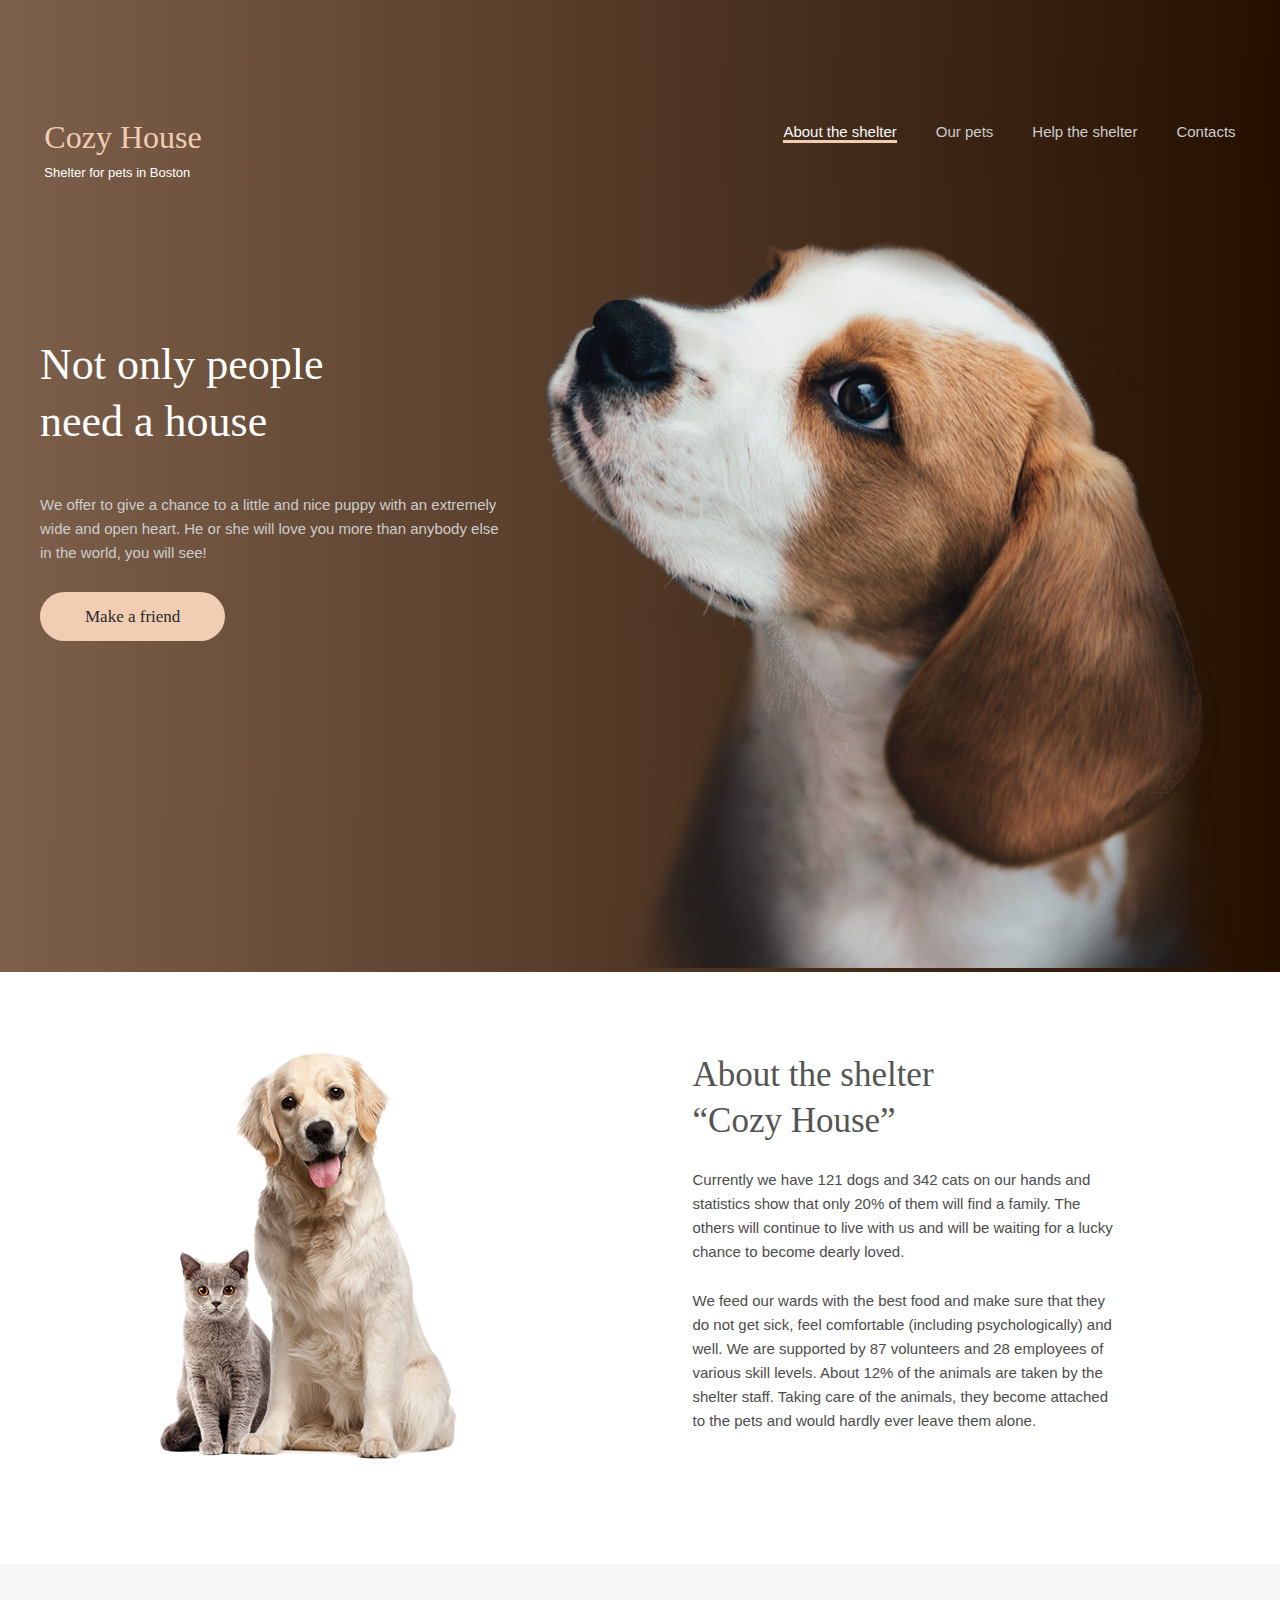
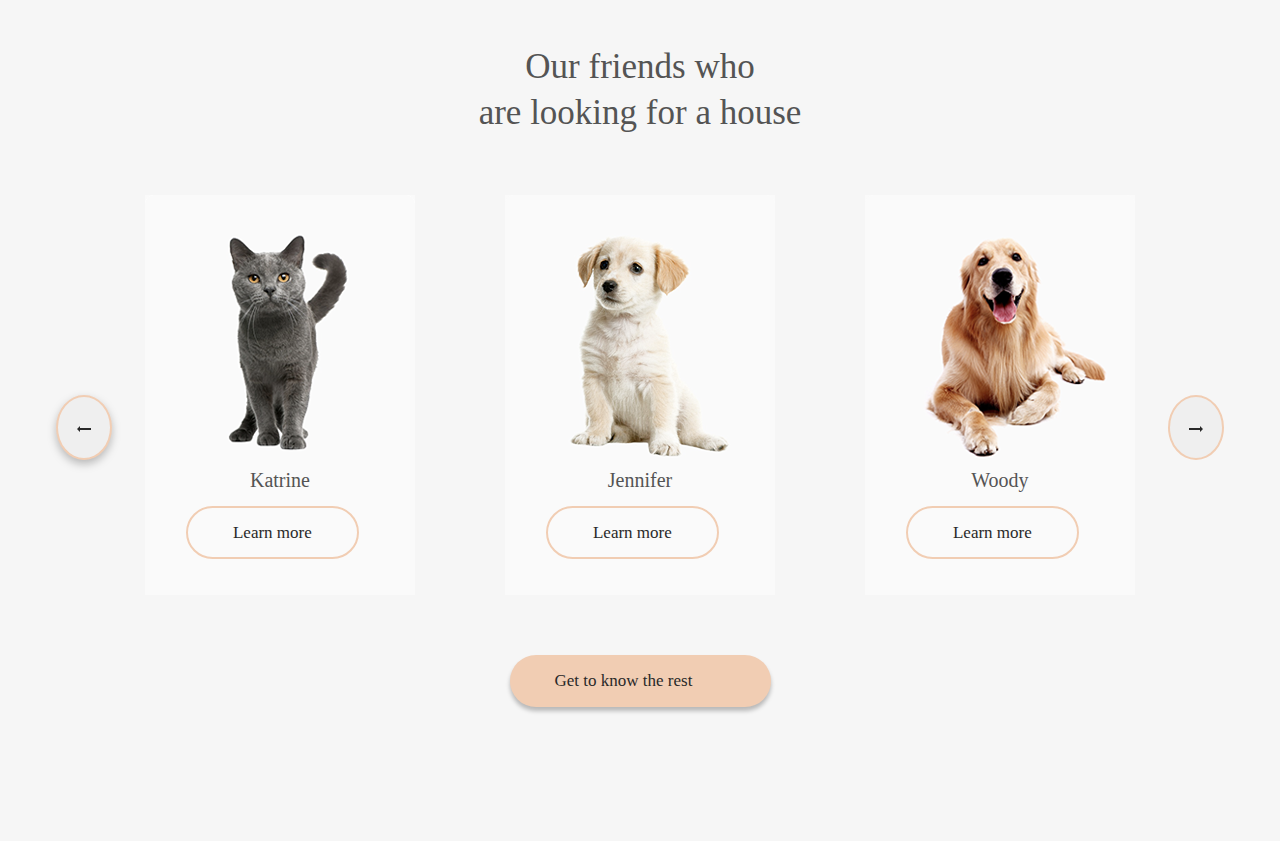
==== index.html @ a292b6e0 "finished header main section aside" ====
<!DOCTYPE html>
<html lang="en">

<head>
    <meta charset="UTF-8">
    <meta http-equiv="X-UA-Compatible" content="IE=edge">
    <meta name="viewport" content="width=device-width, initial-scale=1.0">
    <link rel="stylesheet" href="css/style.css">
    <title>Document</title>
</head>

<body>
    <main>
        <header>
            <div class="container header-wrapper">
                <div class="header-wrapper__logo">
                    <h2>Cozy House</h2>
                    <p>Shelter for pets in Boston</p>
                </div>
                <div class="header-wrapper__menu">
                    <ul>
                        <li class="header-wrapper__about"><a href="#">About the shelter</a></li>
                        <li><a href="#">Our pets</a></li>
                        <li><a href="#">Help the shelter</a></li>
                        <li><a href="#">Contacts</a></li>
                    </ul>
                </div>
            </div>
        </header>

        <div class="container main-wrapper">
            <div class="main-wrapper__text">
                <h1>Not only people need a house</h1>
                <p>We offer to give a chance to a little and nice puppy with an extremely wide and open heart. He or she will love you more than anybody else in the world, you will see!</p>
                <a href="#">Make a friend</a>
            </div>
            <div class="main-wrapper__dog">
                <img src="./img/dogbg.png" alt="">
            </div>
        </div>
    </main>
    <section>
        <div class="container section-wrapper">
            <div class="section-wrapper__guys">
                <img src="./img/guys.png" alt="">
            </div>
            <div class="section-wrapper__shelter">
                <h2>About the shelter “Cozy House”</h2>
                <p>Currently we have 121 dogs and 342 cats on our hands and statistics show that only 20% of them will find a family. The others will continue to live with us and will be waiting for a lucky chance to become dearly loved.</p>
                <p>We feed our wards with the best food and make sure that they do not get sick, feel comfortable (including psychologically) and well. We are supported by 87 volunteers and 28 employees of various skill levels. About 12% of the animals are
                    taken by the shelter staff. Taking care of the animals, they become attached to the pets and would hardly ever leave them alone.</p>
            </div>

        </div>
    </section>
    <aside>
        <h2>Our friends who<br> are looking for a house</h2>
        <div class="container slides-wrapper">

            <div class="slides-wrapper__left">
                <button><a href="#"><img src="./img/Arrow.svg" alt=""></a></button>
            </div>
            <div class="slides-wrapper__middle">
                <div class="middle-pets">
                    <div class="cat">
                        <img src="./img/cat.png" alt="cat">
                        <p>Katrine</p>
                        <a href="#">Learn more</a>
                    </div>
                    <div class="puppy">
                        <img src="./img/puppy.png" alt="puppy">
                        <p>Jennifer</p>
                        <a href="#">Learn more</a>
                    </div>
                    <div class="dog">
                        <img src="./img/dog.png" alt="dog">
                        <p>Woody</p>
                        <a href="#">Learn more</a>
                    </div>
                </div>
            </div>
            <div class="slides-wrapper__right">
                <button><a href="#">
                        <img src="./img/ arrowr.svg" alt="">
                    </a></button>

            </div>




        </div>
        <div class=" container buttom">
            <a href="#">Get to know the rest</a>
        </div>
    </aside>
</body>

</html>
---- css/style.css ----
* {
        padding: 0;
        margin: 0 auto;
        box-sizing: border-box;
    }
    
    .container {
        max-width: 1200px;
        padding: 0;
    }
    
    header {
        background: linear-gradient(90.26deg, #7D604B 0.23%, #251000 99.8%);
    }
    
    .header-wrapper {
        display: flex;
        justify-content: space-between;
        padding-top: 60px;
    }
    
    .header-wrapper__logo h2 {
        padding-bottom: 10px;
        font-family: 'Georgia';
        font-style: normal;
        font-weight: 400;
        font-size: 32px;
        line-height: 110%;
        color: #F1CDB3;
    }
    
    .header-wrapper__logo p {
        font-family: 'Arial';
        font-style: normal;
        font-weight: 400;
        font-size: 13px;
        line-height: 15px;
        color: #FFFFFF;
    }
    
    .header-wrapper__menu {
        padding-left: 538px;
    }
    
    .header-wrapper__menu ul li {
        display: inline-block;
        padding-left: 35px;
    }
    
    .header-wrapper__menu a {
        text-decoration: none;
        font-family: 'Arial';
        font-style: normal;
        font-weight: 400;
        font-size: 15px;
        line-height: 160%;
        color: #CDCDCD;
    }
    
    .header-wrapper__about a {
        color: #FAFAFA;
        border-bottom: 3px solid #F1CDB3;
    }
    
    main {
        padding-top: 60px;
        background: linear-gradient(90.26deg, #7D604B 0.23%, #251000 99.8%);
    }
    
    .main-wrapper {
        display: flex;
        justify-content: space-between;
    }
    
    .main-wrapper__text {
        padding-top: 156px;
    }
    
    .main-wrapper__text h1 {
        max-width: 62%;
        margin: 0;
        font-family: 'Georgia';
        font-style: normal;
        font-weight: 400;
        font-size: 44px;
        line-height: 130%;
        color: #FFFFFF;
    }
    
    .main-wrapper__text p {
        margin: 0;
        padding-top: 42px;
        padding-bottom: 41px;
        max-width: 460px;
        font-family: 'Arial';
        font-style: normal;
        font-weight: 400;
        font-size: 15px;
        line-height: 160%;
        color: #CDCDCD;
    }
    
    .main-wrapper__text a {
        padding: 15px 45px;
        background: #F1CDB3;
        width: 207px;
        font-family: 'Georgia';
        font-style: normal;
        font-weight: 400;
        font-size: 17px;
        line-height: 130%;
        color: #292929;
        text-decoration: none;
        border-radius: 100px;
    }
    
    .main-wrapper__text a:hover {
        background: #FDDCC4;
    }
    
    .main-wrapper__dog {
        margin-top: 60px;
    }
    
    .section-wrapper {
        display: flex;
        justify-content: space-between;
        padding-top: 80px;
        background: #FFFFFF;
        padding-bottom: 100px;
    }
    
    .section-wrapper__shelter {}
    
    .section-wrapper__shelter h2 {
        margin: 0;
        width: 320px;
        font-family: 'Georgia';
        font-style: normal;
        font-weight: 400;
        font-size: 35px;
        line-height: 130%;
        color: #545454;
    }
    
    .section-wrapper__shelter p {
        width: 430px;
        margin-top: 25px;
        font-family: 'Arial';
        font-style: normal;
        font-weight: 400;
        font-size: 15px;
        line-height: 160%;
        color: #4C4C4C;
    }
    
    aside {
        padding-top: 80px;
        background: #F6F6F6;
        height: 877px;
    }
    
    aside h2 {
        text-align: center;
        padding-bottom: 60px;
        font-family: 'Georgia';
        font-style: normal;
        font-weight: 400;
        font-size: 35px;
        line-height: 130%;
        color: #545454;
        max-width: 400px;
    }
    
    .slides-wrapper {
        display: flex;
    }
    
    .slides-wrapper__left button {
        border: 2px solid #F1CDB3;
        border-radius: 50%;
        padding: 23px 19px;
        filter: drop-shadow(0px 4px 4px rgba(0, 0, 0, 0.25));
        margin-top: 200px;
    }
    
    .middle-pets {
        display: flex;
        justify-content: space-between;
    }
    
    .middle-pets .cat:hover,
    .puppy:hover,
    .dog:hover {
        background-color: #FFFFFF;
    }
    
    .middle-pets p {
        font-family: 'Georgia';
        font-style: normal;
        font-weight: 400;
        font-size: 20px;
        line-height: 23px;
        color: #545454;
        text-align: center;
        margin-bottom: 30px;
    }
    
    .middle-pets a {
        text-decoration: none;
        font-family: 'Georgia';
        font-style: normal;
        font-weight: 400;
        font-size: 17px;
        line-height: 130%;
        width: 97px;
        color: #292929;
        padding: 15px 45px;
        border: 2px solid #F1CDB3;
        border-radius: 100px;
        margin: 41px;
    }
    
    .middle-pets a:hover {
        background: #FDDCC4;
    }
    
    .puppy {
        margin-left: 90px;
        margin-right: 90px;
        background: #FAFAFA;
    }
    
    .cat {
        height: 400px;
        background: #FAFAFA;
    }
    
    .dog {
        background: #FAFAFA;
    }
    
    .slides-wrapper__right button {
        border: 2px solid #F1CDB3;
        border-radius: 50%;
        padding: 23px 19px;
        margin-top: 200px;
    }
    
    .slides-wrapper__left button:hover,
    .slides-wrapper__right button:hover {
        background: #FDDCC4;
    }
    
    .buttom {
        background: #F1CDB3;
        border-radius: 100px;
        width: 261px;
        padding: 15px 45px;
        box-shadow: 0px 4px 4px rgba(0, 0, 0, 0.25);
        margin-top: 60px;
    }
    
    .buttom a {
        text-decoration: none;
        font-family: 'Georgia';
        font-style: normal;
        font-weight: 400;
        font-size: 17px;
        line-height: 130%;
        color: #292929;
    }
    
    .buttom:hover {
        background: #FDDCC4;
    }
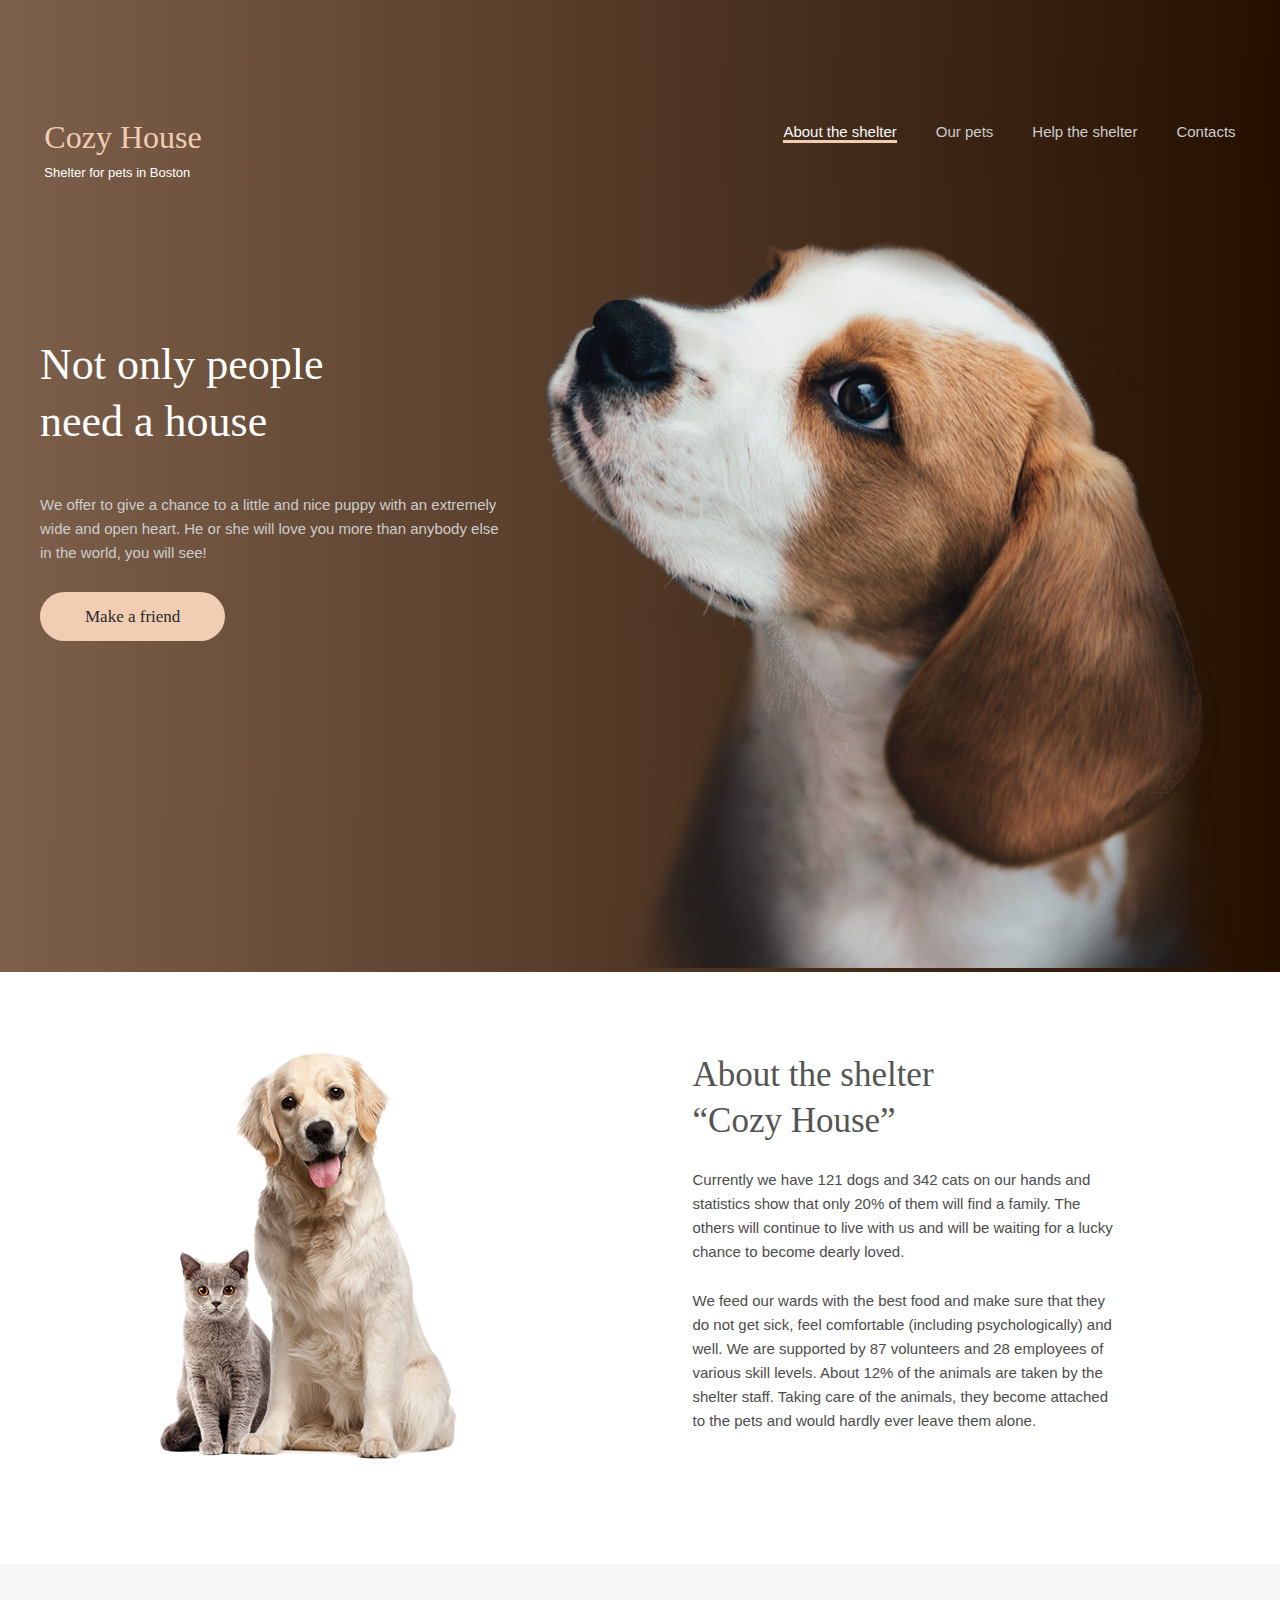
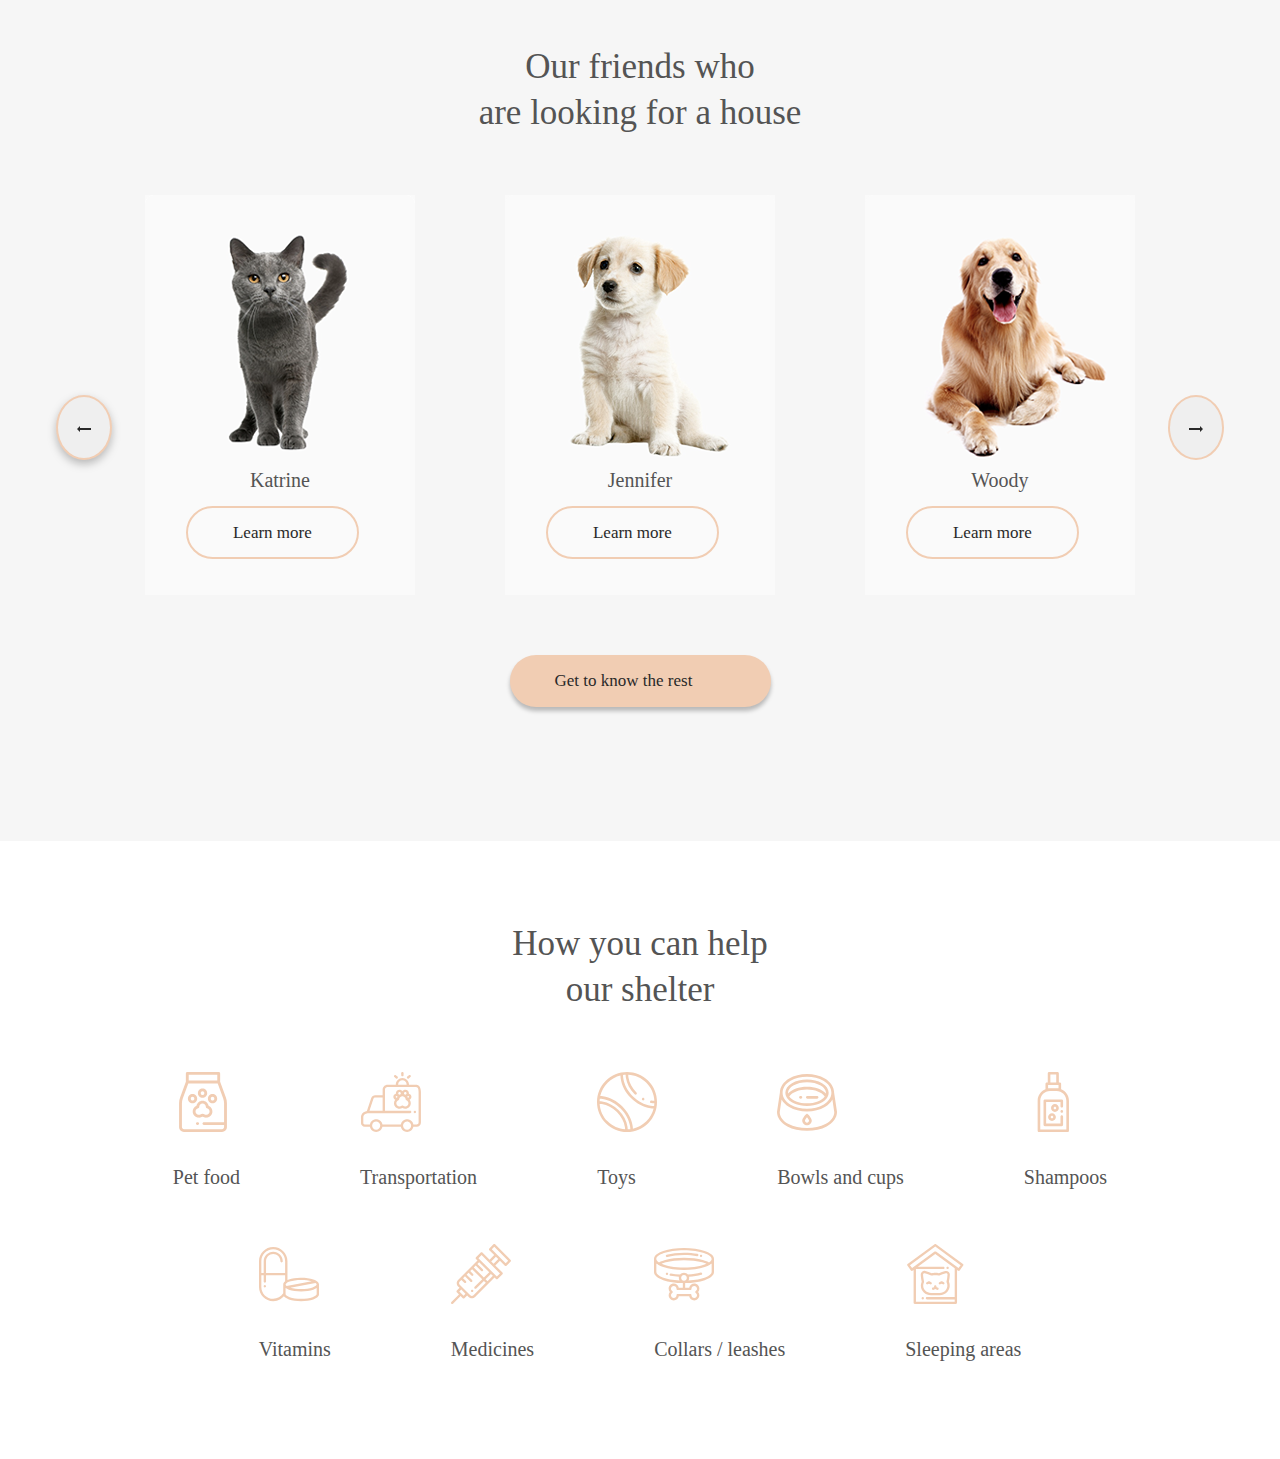
==== commit a359b866: "finishe section about help" ====
--- a/index.html
+++ b/index.html
@@ -83,17 +83,55 @@
                 <button><a href="#">
                         <img src="./img/ arrowr.svg" alt="">
                     </a></button>
-
             </div>
-
-
-
-
         </div>
         <div class=" container buttom">
             <a href="#">Get to know the rest</a>
         </div>
     </aside>
+
+
+    <section class=" container help">
+        <h2>How you can help our shelter</h2>
+        <div class="help-wrapper">
+            <div class="help-wrapper__link">
+                <img src="./img/food.svg" alt="food">
+                <p>Pet food</p>
+            </div>
+            <div class="help-wrapper__link">
+                <img src="./img/car.svg" alt="car">
+                <p>Transportation</p>
+            </div>
+            <div class="help-wrapper__link">
+                <img src="./img/toys.svg" alt="toys">
+                <p>Toys</p>
+            </div>
+            <div class="help-wrapper__link">
+                <img src="./img/cups.svg" alt="cups">
+                <p>Bowls and cups</p>
+            </div>
+            <div class="help-wrapper__link">
+                <img src="./img/shampoos.svg" alt="shampoos">
+                <p>Shampoos</p>
+            </div>
+            <div class="help-wrapper__link">
+                <img src="./img/vitamins.svg" alt="vitamins">
+                <p>Vitamins</p>
+            </div>
+            <div class="help-wrapper__link">
+                <img src="./img/medicines.svg" alt="medicines">
+                <p>Medicines</p>
+            </div>
+            <div class="help-wrapper__link">
+                <img src="./img/leashes.svg" alt="leashes">
+                <p>Collars / leashes</p>
+            </div>
+            <div class="help-wrapper__link">
+                <img src="./img/sleeping.svg" alt="sleeping">
+                <p>Sleeping areas</p>
+            </div>
+        </div>
+    </section>
 </body>
 
 </html>--- a/css/style.css
+++ b/css/style.css
@@ -273,4 +273,46 @@
     
     .buttom:hover {
         background: #FDDCC4;
+    }
+    
+    .help {
+        padding-top: 80px;
+        padding-bottom: 98px;
+    }
+    
+    .help h2 {
+        max-width: 308px;
+        margin-bottom: 5px;
+        text-align: center;
+        font-family: 'Georgia';
+        font-style: normal;
+        font-weight: 400;
+        font-size: 35px;
+        line-height: 130%;
+        color: #545454;
+    }
+    
+    .help-wrapper {
+        display: flex;
+        justify-content: center;
+        flex-wrap: wrap;
+    }
+    
+    .help-wrapper__link {
+        margin-left: 60px;
+        margin-right: 60px;
+        margin-top: 55px;
+    }
+    
+    .help-wrapper__link img {
+        padding-bottom: 30px;
+    }
+    
+    .help-wrapper__link p {
+        font-family: 'Georgia';
+        font-style: normal;
+        font-weight: 400;
+        font-size: 20px;
+        line-height: 115%;
+        color: #545454;
     }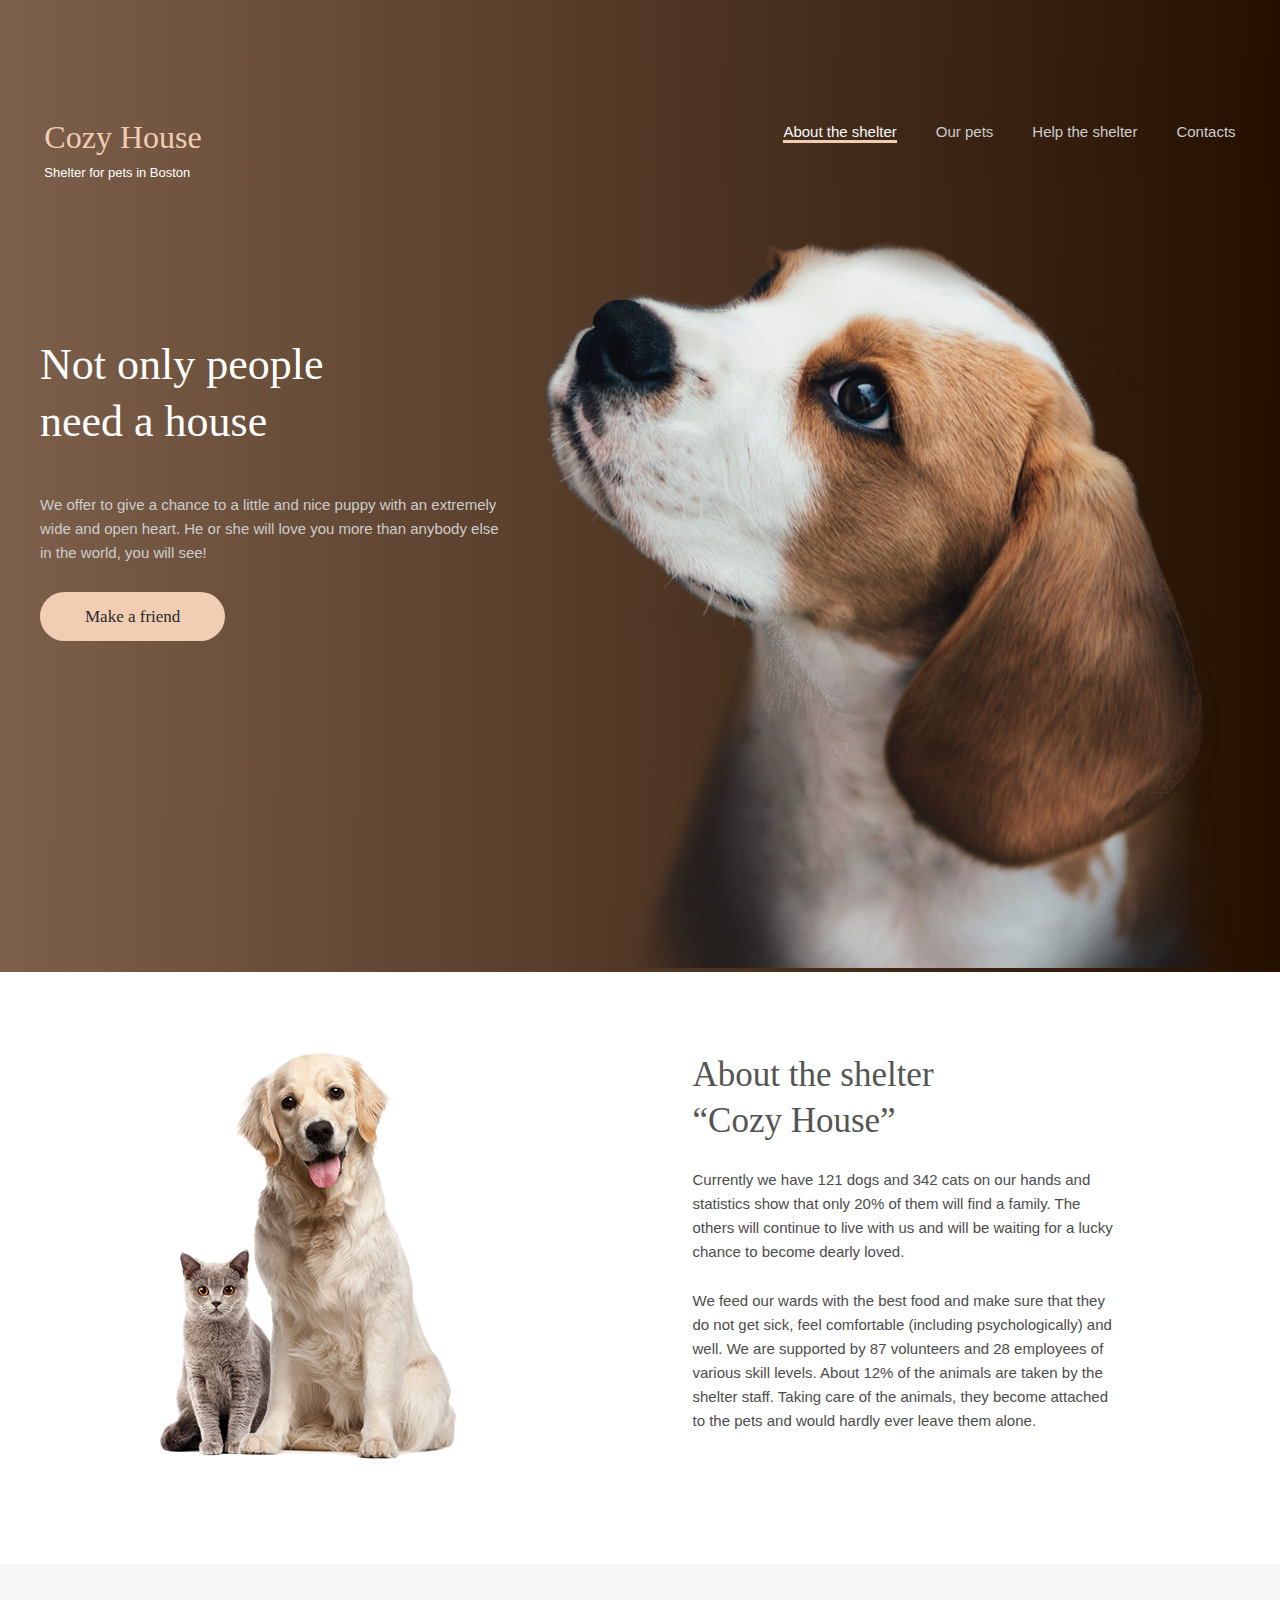
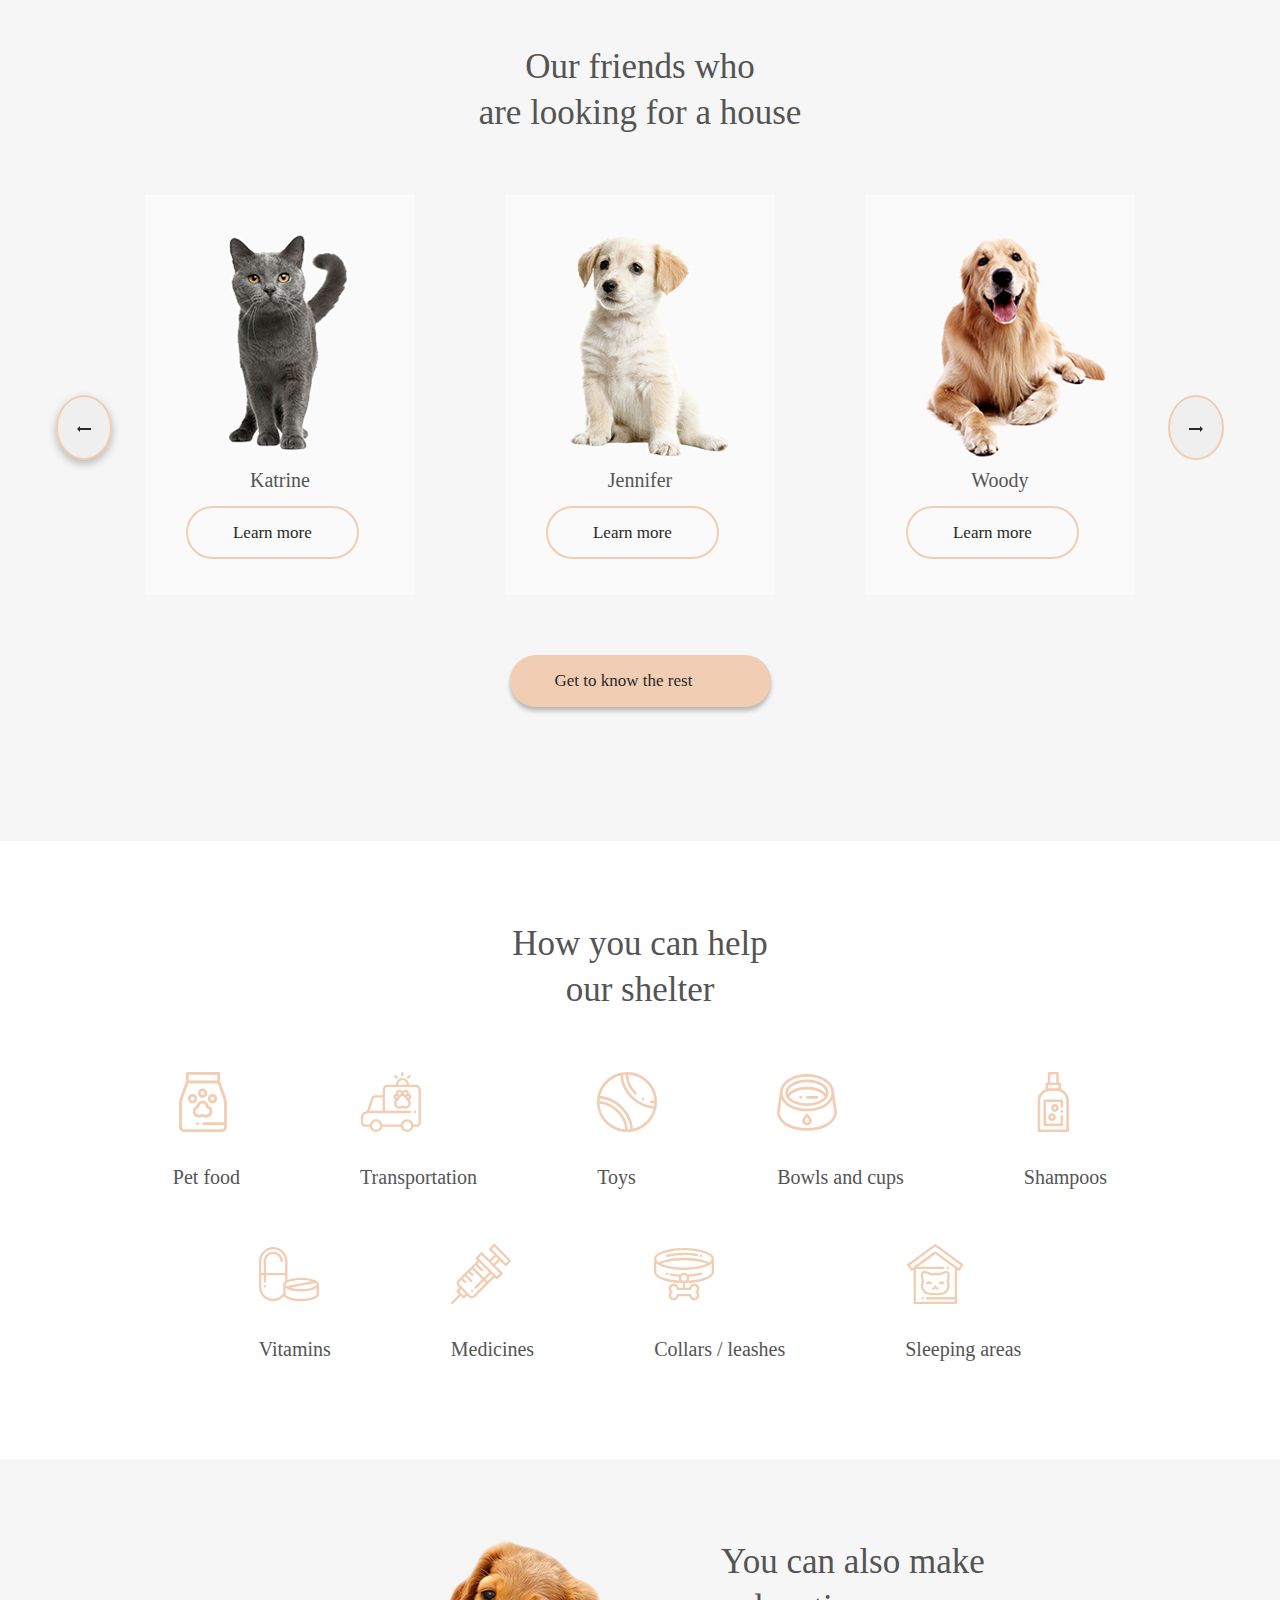
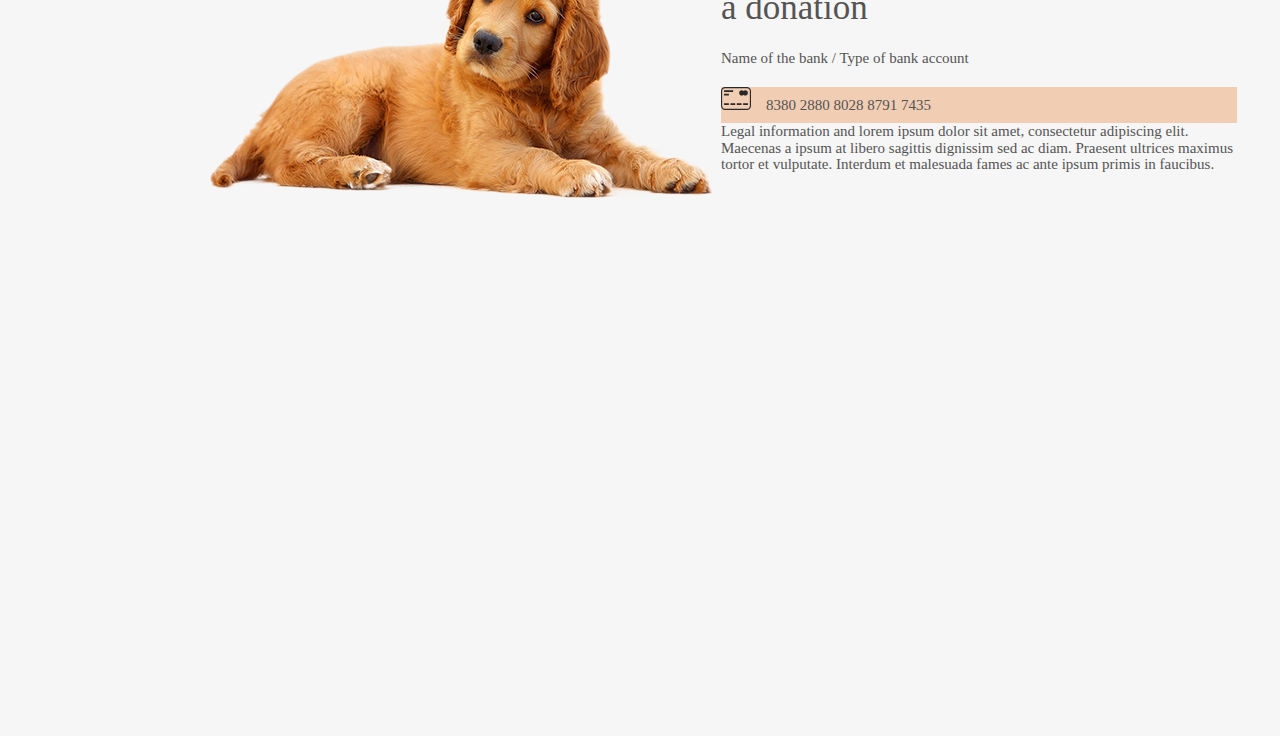
==== commit 25c3cd12: "continue last section in main" ====
--- a/index.html
+++ b/index.html
@@ -54,7 +54,7 @@
         </div>
     </section>
     <aside>
-        <h2>Our friends who<br> are looking for a house</h2>
+        <h2 class="name">Our friends who<br> are looking for a house</h2>
         <div class="container slides-wrapper">
 
             <div class="slides-wrapper__left">
@@ -132,6 +132,25 @@
             </div>
         </div>
     </section>
+    <aside>
+        <div class="container donation-wrapper">
+            <div class="donation-wrapper__labrador">
+                <img src="./img/labrador.png" alt="labrador">
+            </div>
+            <div class="donation-wrapper__card">
+                <h2>You can also make a donation</h2>
+                <p>Name of the bank / Type of bank account</p>
+                <div class="number">
+                    <p>8380 2880 8028 8791 7435</p>
+                </div>
+                <p class="information">Legal information and lorem ipsum dolor sit amet, consectetur adipiscing elit. Maecenas a ipsum at libero sagittis dignissim sed ac diam. Praesent ultrices maximus tortor et vulputate. Interdum et malesuada fames ac ante ipsum primis in
+                    faucibus.
+                </p>
+            </div>
+
+        </div>
+    </aside>
+
 </body>
 
 </html>--- a/css/style.css
+++ b/css/style.css
@@ -160,7 +160,7 @@
         height: 877px;
     }
     
-    aside h2 {
+    .name {
         text-align: center;
         padding-bottom: 60px;
         font-family: 'Georgia';
@@ -315,4 +315,53 @@
         font-size: 20px;
         line-height: 115%;
         color: #545454;
+    }
+    
+    .donation-wrapper {
+        display: flex;
+        justify-content: space-between;
+    }
+    
+    .donation-wrapper__labrador {
+        width: 56%;
+        text-align: right;
+    }
+    
+    .donation-wrapper__card {
+        width: 43%;
+    }
+    
+    .donation-wrapper__card h2 {
+        margin: 0;
+        padding-bottom: 20px;
+        width: 285px;
+        text-align: left;
+        font-family: 'Georgia';
+        font-style: normal;
+        font-weight: 400;
+        font-size: 35px;
+        line-height: 130%;
+        color: #545454;
+    }
+    
+    .donation-wrapper__card p {
+        padding-bottom: 20px;
+        font-family: 'Georgia';
+        font-style: normal;
+        font-weight: 400;
+        font-size: 15px;
+        line-height: 110%;
+        color: #545454;
+    }
+    
+    .number {
+        background-image: url(../img/card.svg);
+        background-repeat: no-repeat;
+        background-color: #F1CDB3;
+    }
+    
+    .number p {
+        padding-left: 45px;
+        padding-top: 10px;
+        padding-bottom: 10px;
     }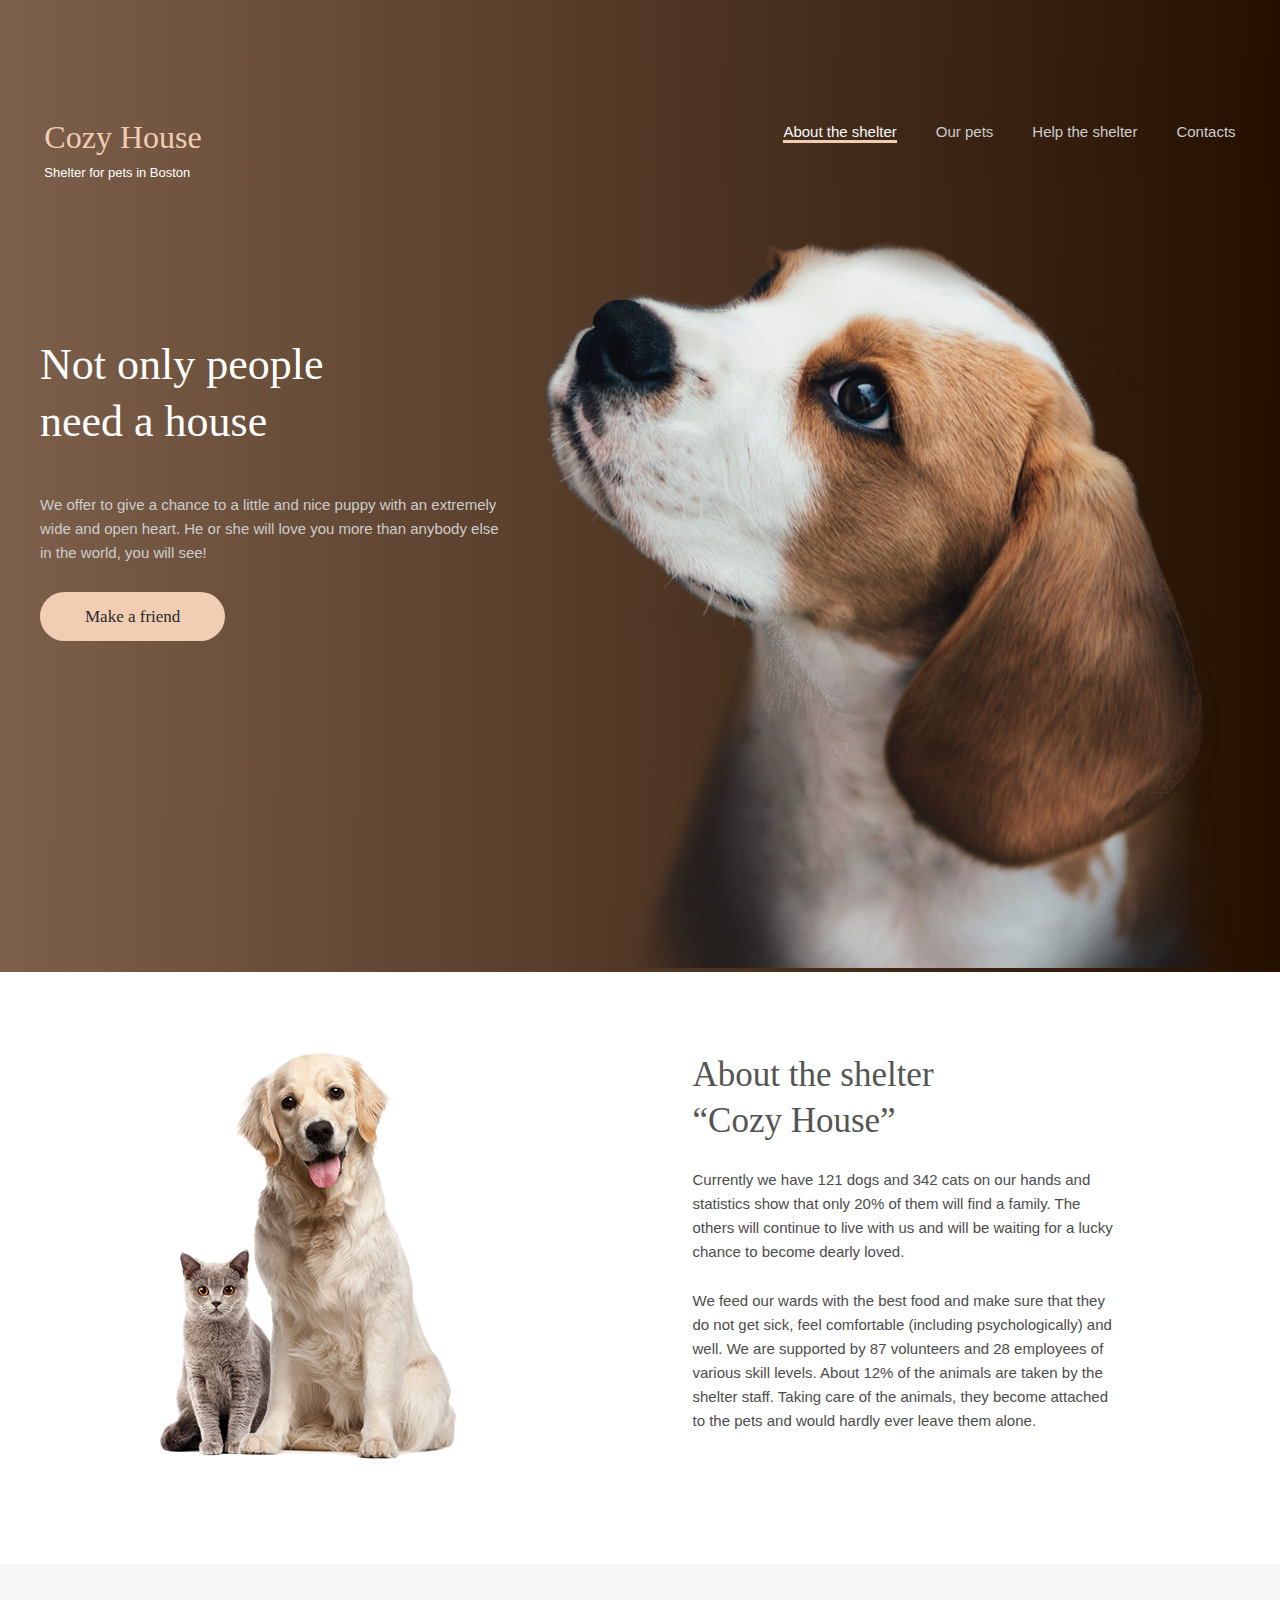
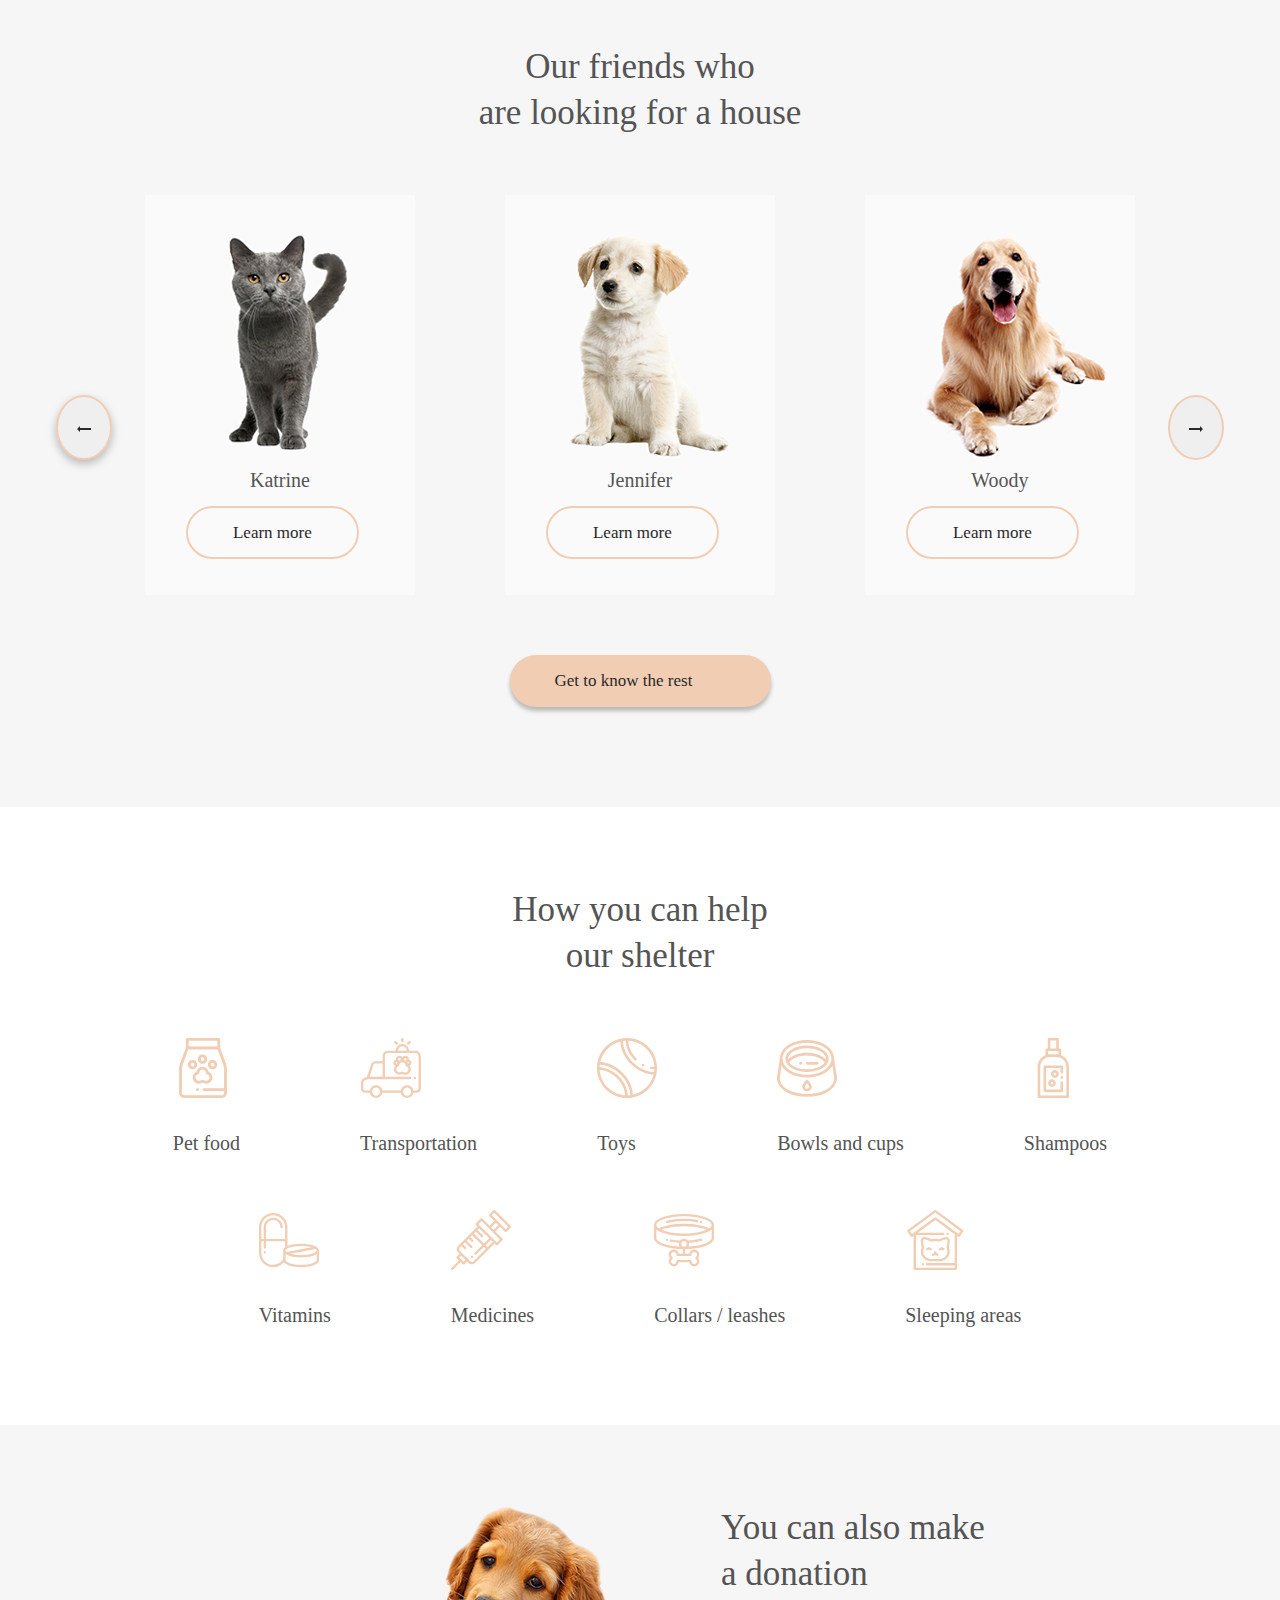
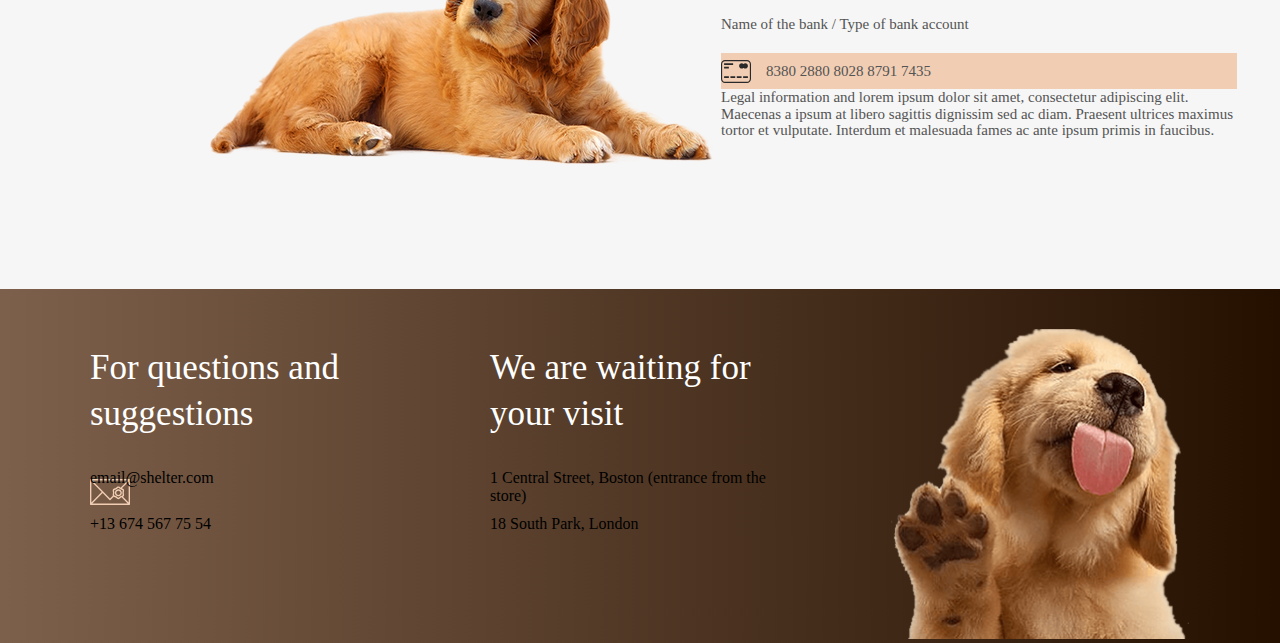
==== commit a4f27b49: "start section and footer" ====
--- a/index.html
+++ b/index.html
@@ -150,6 +150,24 @@
 
         </div>
     </aside>
+    <footer>
+        <div class="container footer-wrapper">
+            <div>
+                <h2>For questions and suggestions</h2>
+
+                <p class="email">
+                    <a href="mailto:email@shelter.com"></a> email@shelter.com</p>
+                <p class="tel">
+                    <a href="tel:+13 674 567 75 54"></a> +13 674 567 75 54</p>
+            </div>
+            <div>
+                <h2>We are waiting for your visit</h2>
+                <p>1 Central Street, Boston (entrance from the store)</p>
+                <p>18 South Park, London </p>
+            </div>
+            <div><img src="./img/footer-puppy.png" alt="footer-puppy"></div>
+        </div>
+    </footer>
 
 </body>
 
--- a/css/style.css
+++ b/css/style.css
@@ -157,7 +157,7 @@
     aside {
         padding-top: 80px;
         background: #F6F6F6;
-        height: 877px;
+        padding-bottom: 100px;
     }
     
     .name {
@@ -318,6 +318,7 @@
     }
     
     .donation-wrapper {
+        height: 284px;
         display: flex;
         justify-content: space-between;
     }
@@ -329,6 +330,7 @@
     
     .donation-wrapper__card {
         width: 43%;
+        min-height: 43px;
     }
     
     .donation-wrapper__card h2 {
@@ -355,7 +357,7 @@
     }
     
     .number {
-        background-image: url(../img/card.svg);
+        background: url(../img/card.svg) no-repeat left center;
         background-repeat: no-repeat;
         background-color: #F1CDB3;
     }
@@ -364,4 +366,41 @@
         padding-left: 45px;
         padding-top: 10px;
         padding-bottom: 10px;
+    }
+    
+    footer {
+        background: linear-gradient(90.26deg, #7D604B 0.23%, #251000 99.8%);
+        padding-top: 40px;
+    }
+    
+    .footer-wrapper {
+        display: flex;
+        justify-content: center;
+    }
+    
+    footer .footer-wrapper>div {
+        width: 300px;
+    }
+    
+    footer .footer-wrapper {
+        align-items: flex-start;
+    }
+    
+    footer h2 {
+        font-family: 'Georgia';
+        font-style: normal;
+        font-weight: 400;
+        font-size: 35px;
+        line-height: 130%;
+        color: #FFFFFF;
+        padding-top: 16px;
+        margin-bottom: 33px;
+    }
+    
+    footer p {
+        min-height: 46px;
+    }
+    
+    footer .email {
+        background: url(../img/email.svg) no-repeat left center;
     }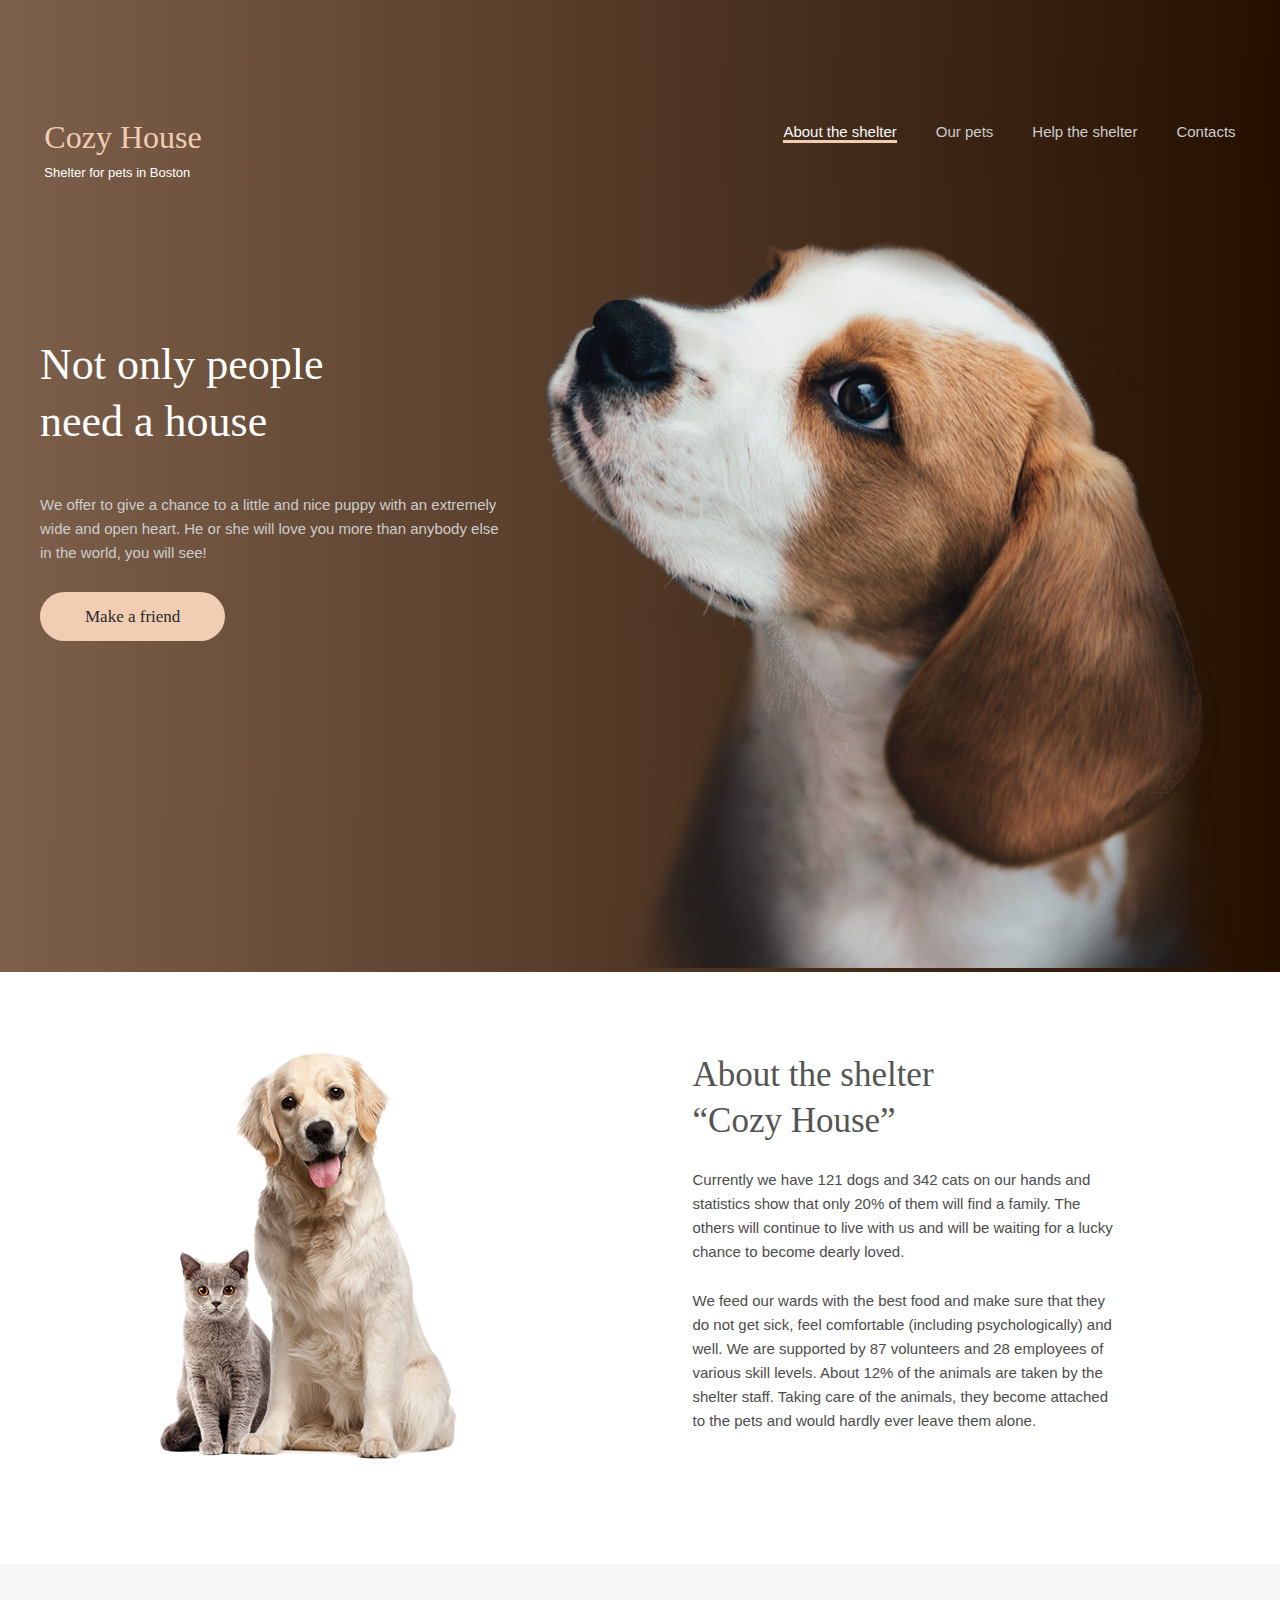
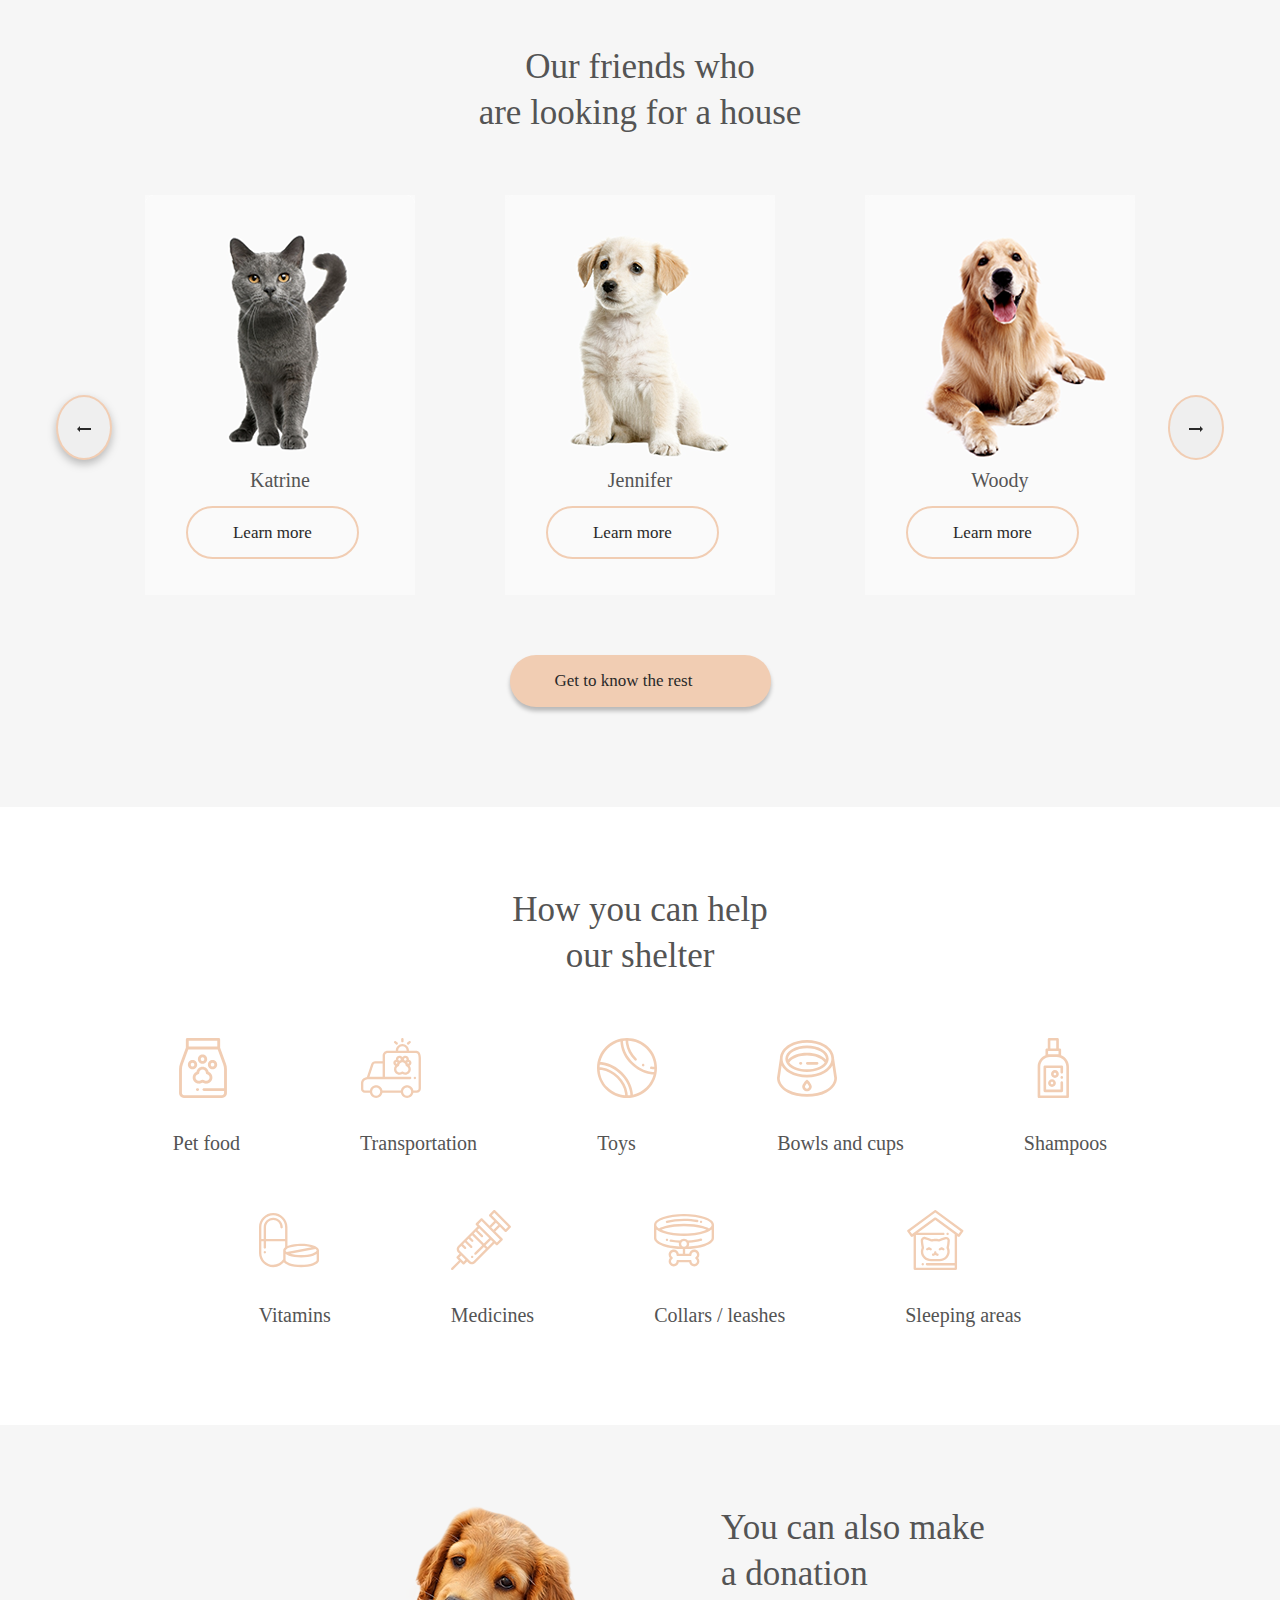
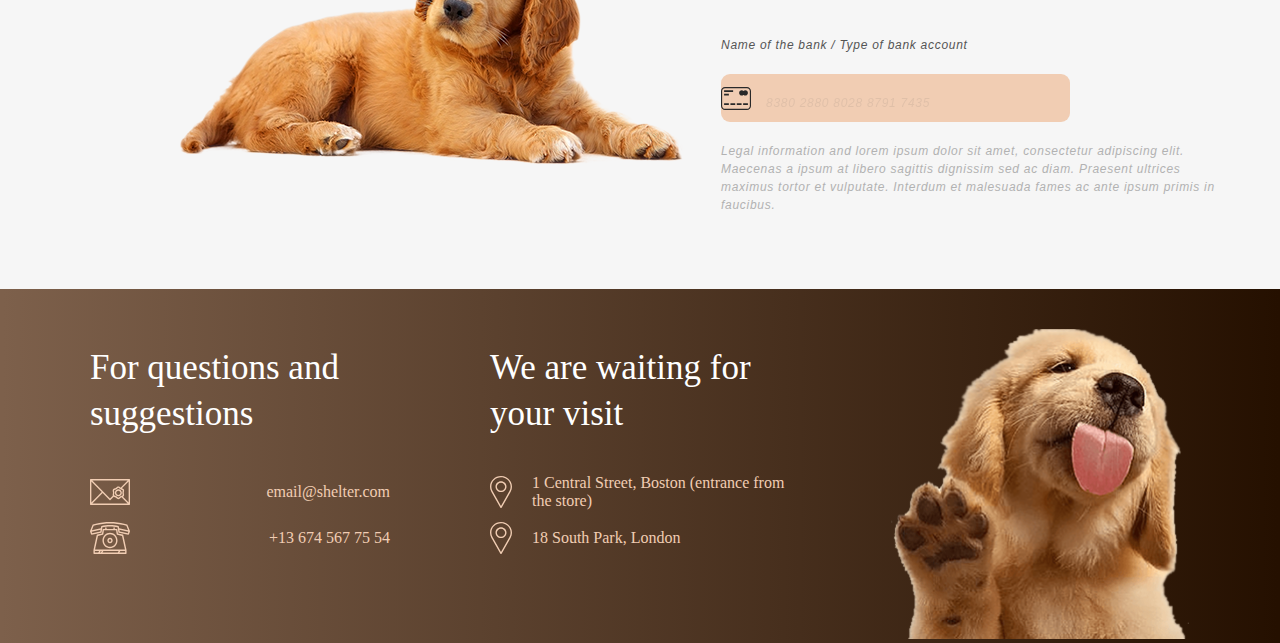
==== commit be2cd901: "finished maket Pet shelter" ====
--- a/index.html
+++ b/index.html
@@ -145,8 +145,8 @@
                 </div>
                 <p class="information">Legal information and lorem ipsum dolor sit amet, consectetur adipiscing elit. Maecenas a ipsum at libero sagittis dignissim sed ac diam. Praesent ultrices maximus tortor et vulputate. Interdum et malesuada fames ac ante ipsum primis in
                     faucibus.
-                </p>
             </div>
+        </div>
 
         </div>
     </aside>
@@ -162,8 +162,8 @@
             </div>
             <div>
                 <h2>We are waiting for your visit</h2>
-                <p>1 Central Street, Boston (entrance from the store)</p>
-                <p>18 South Park, London </p>
+                <p class="local">1 Central Street, Boston (entrance from the store)</p>
+                <p class="local">18 South Park, London </p>
             </div>
             <div><img src="./img/footer-puppy.png" alt="footer-puppy"></div>
         </div>
--- a/css/style.css
+++ b/css/style.css
@@ -326,6 +326,7 @@
     .donation-wrapper__labrador {
         width: 56%;
         text-align: right;
+        padding-right: 30px;
     }
     
     .donation-wrapper__card {
@@ -353,19 +354,49 @@
         font-weight: 400;
         font-size: 15px;
         line-height: 110%;
-        color: #545454;
+        letter-spacing: 0.06em;
+        color: #545454;
+    }
+    
+    .donation-wrapper__card .information {
+        font-family: 'Arial';
+        font-style: italic;
+        font-weight: 400;
+        font-size: 12px;
+        line-height: 18px;
+        color: #B2B2B2;
     }
     
     .number {
         background: url(../img/card.svg) no-repeat left center;
         background-repeat: no-repeat;
         background-color: #F1CDB3;
+        border-radius: 9px;
+        max-width: 349px;
+        margin: 0;
     }
     
     .number p {
         padding-left: 45px;
         padding-top: 10px;
         padding-bottom: 10px;
+        font-family: 'Georgia';
+        font-style: normal;
+        font-weight: 400;
+        font-size: 20px;
+        line-height: 115%;
+        color: #545454;
+        opacity: 0.1;
+    }
+    
+    .donation-wrapper__card p {
+        padding-top: 20px;
+        font-family: 'Arial';
+        font-style: italic;
+        font-weight: 400;
+        font-size: 12px;
+        line-height: 18px;
+        /* color: #B2B2B2; */
     }
     
     footer {
@@ -382,10 +413,6 @@
         width: 300px;
     }
     
-    footer .footer-wrapper {
-        align-items: flex-start;
-    }
-    
     footer h2 {
         font-family: 'Georgia';
         font-style: normal;
@@ -399,8 +426,25 @@
     
     footer p {
         min-height: 46px;
+        padding-left: 60px;
+        display: flex;
+        align-items: center;
+        color: #F1CDB3;
     }
     
     footer .email {
         background: url(../img/email.svg) no-repeat left center;
+    }
+    
+    footer .tel {
+        background: url(../img/iphone.svg)no-repeat left center;
+    }
+    
+    footer .local {
+        background: url(../img/nav.svg) no-repeat left center;
+        padding-left: 42px;
+    }
+    
+    footer a {
+        color: #F1CDB3;
     }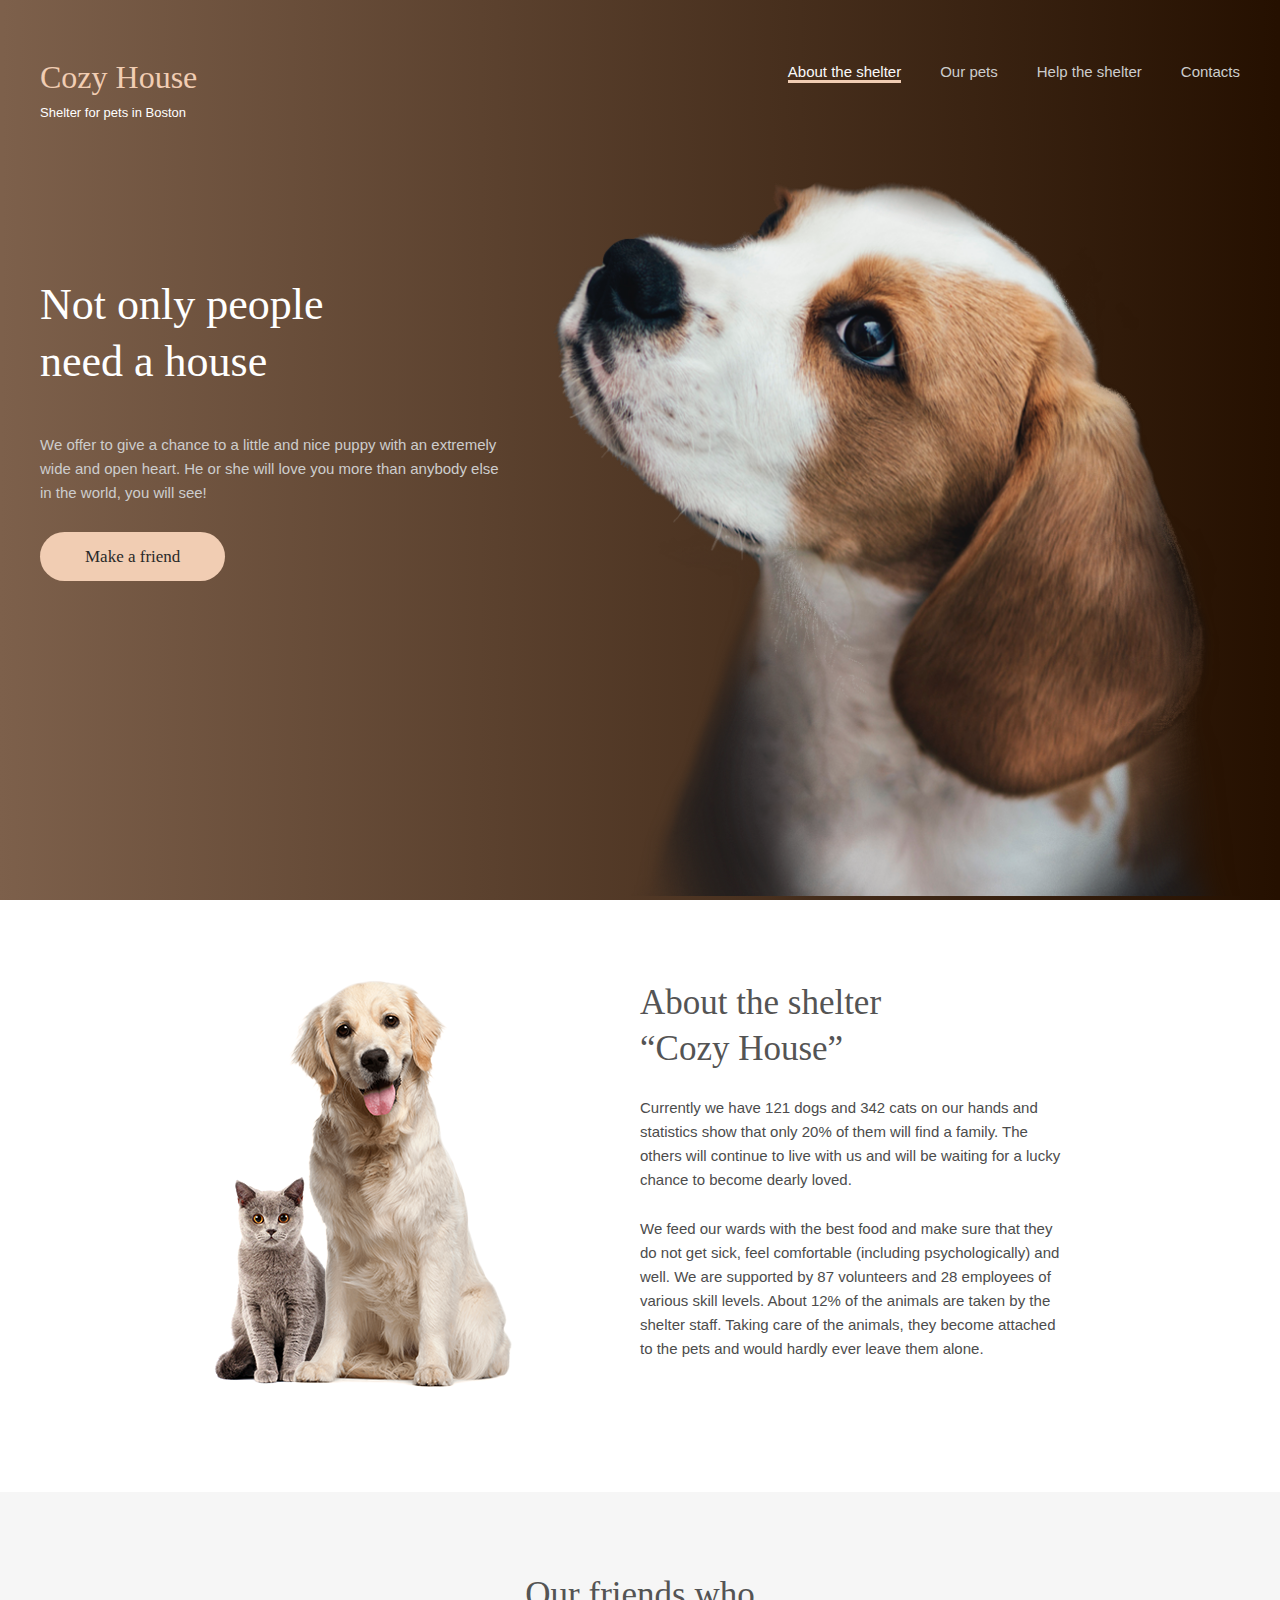
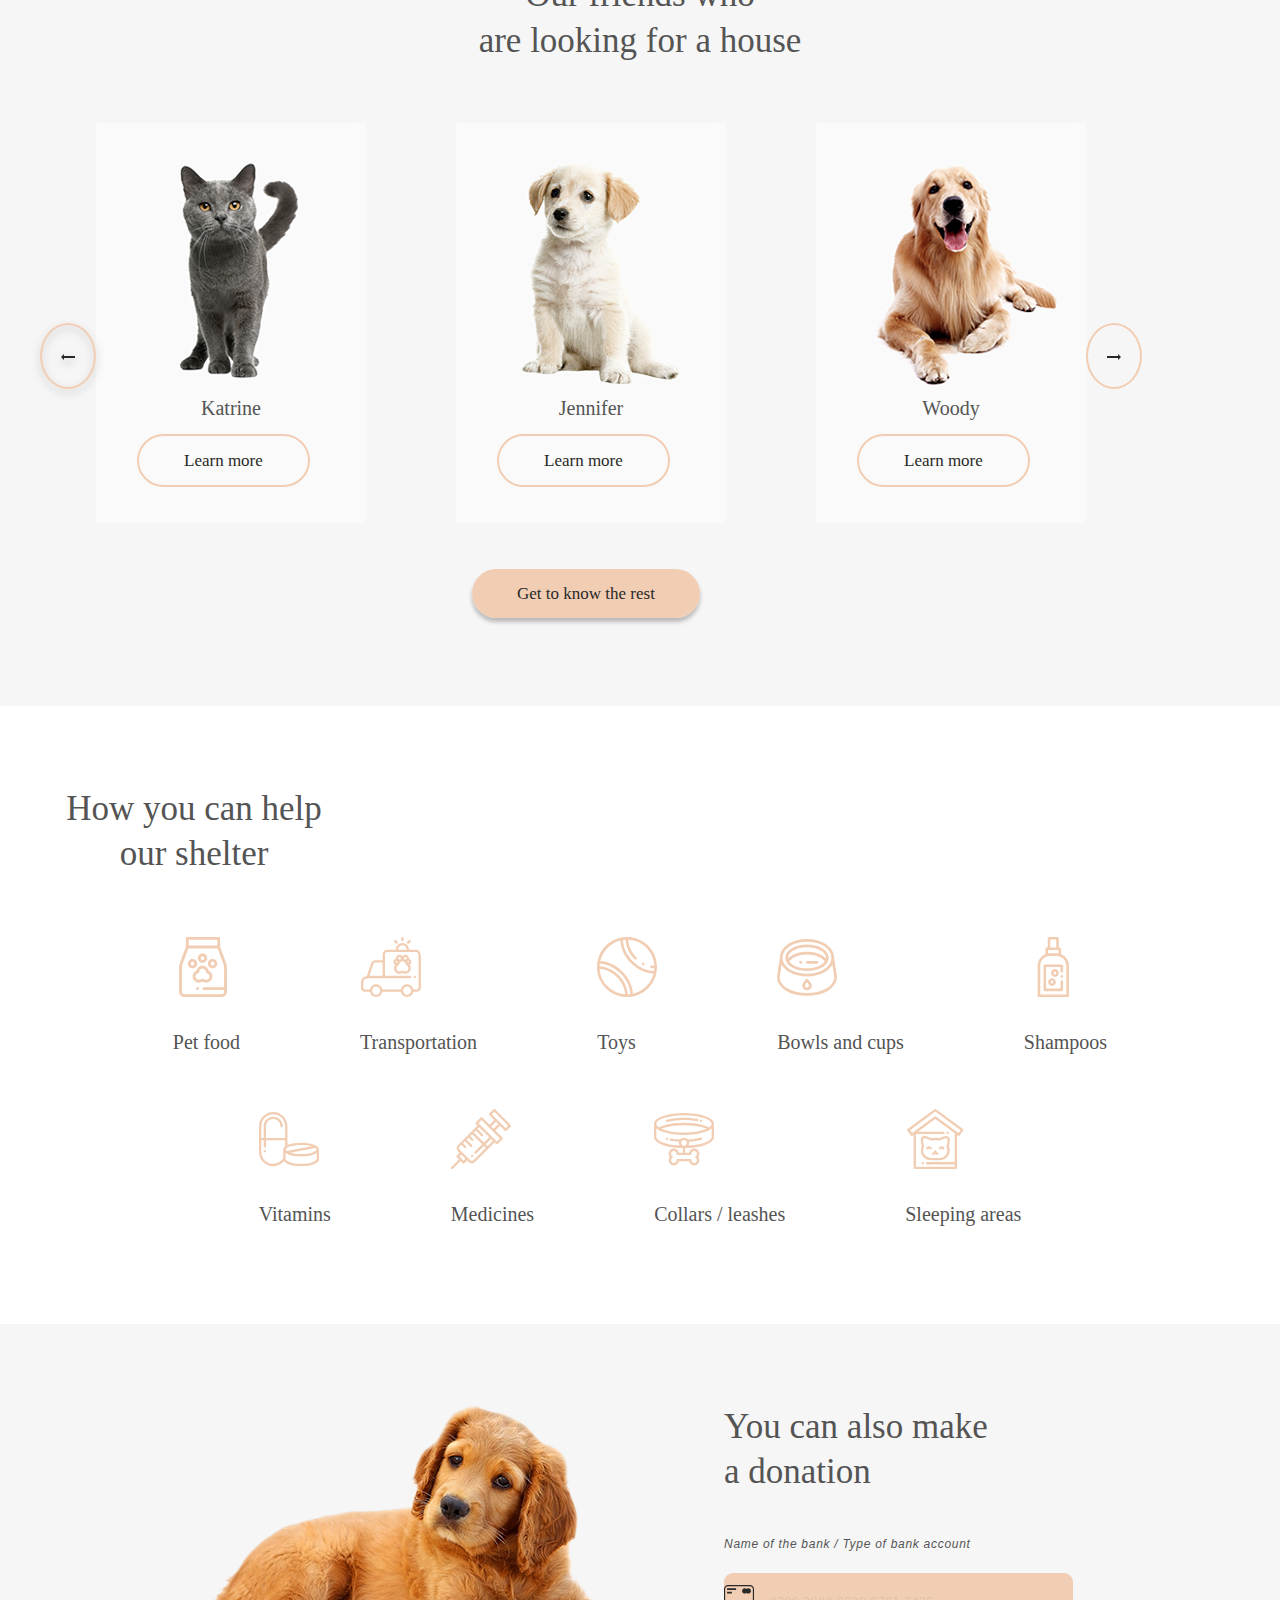
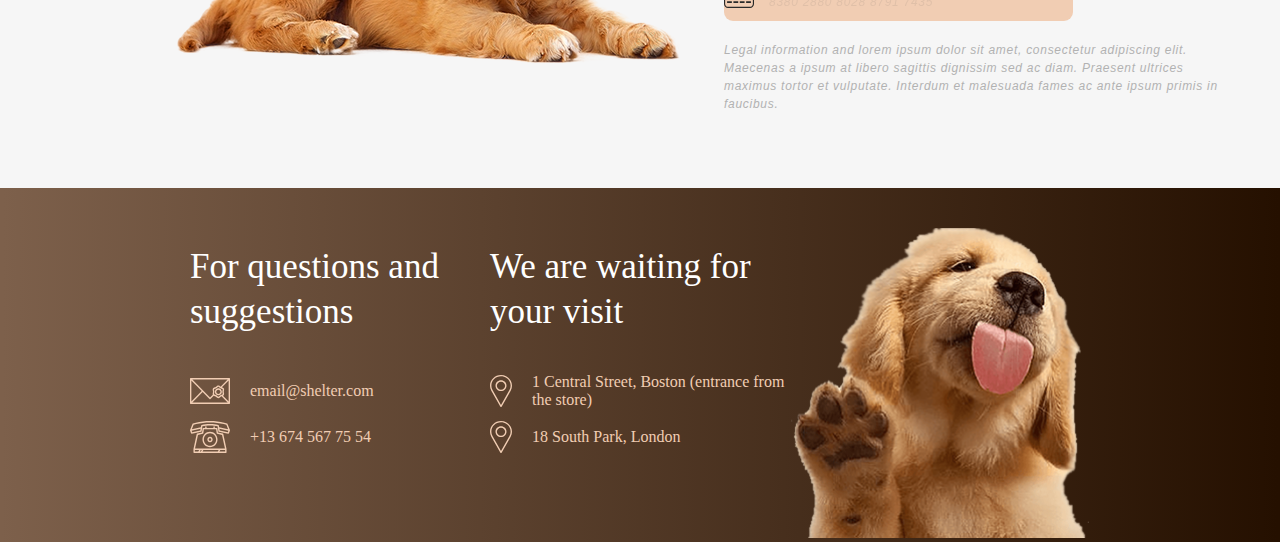
==== commit 9c9913c1: "adaptivity" ====
--- a/index.html
+++ b/index.html
@@ -27,7 +27,6 @@
                 </div>
             </div>
         </header>
-
         <div class="container main-wrapper">
             <div class="main-wrapper__text">
                 <h1>Not only people need a house</h1>
@@ -54,7 +53,7 @@
         </div>
     </section>
     <aside>
-        <h2 class="name">Our friends who<br> are looking for a house</h2>
+        <h2 class="container name">Our friends who<br> are looking for a house</h2>
         <div class="container slides-wrapper">
 
             <div class="slides-wrapper__left">
@@ -154,7 +153,6 @@
         <div class="container footer-wrapper">
             <div>
                 <h2>For questions and suggestions</h2>
-
                 <p class="email">
                     <a href="mailto:email@shelter.com"></a> email@shelter.com</p>
                 <p class="tel">
--- a/css/style.css
+++ b/css/style.css
@@ -1,13 +1,30 @@
     * {
         padding: 0;
-        margin: 0 auto;
+        margin: 0;
         box-sizing: border-box;
+    }
+    
+    button {
+        cursor: pointer;
+        border: none;
+        background-color: transparent;
+        font-family: inherit;
+    }
+    
+    body {
+        font-family: 'Georgia';
+    }
+    
+    img {
+        max-width: 100%;
     }
     
     .container {
         max-width: 1200px;
         padding: 0;
-    }
+        margin: auto;
+    }
+    /* ---------header---------- */
     
     header {
         background: linear-gradient(90.26deg, #7D604B 0.23%, #251000 99.8%);
@@ -15,14 +32,13 @@
     
     .header-wrapper {
         display: flex;
+        flex-wrap: nowrap;
         justify-content: space-between;
         padding-top: 60px;
     }
     
     .header-wrapper__logo h2 {
         padding-bottom: 10px;
-        font-family: 'Georgia';
-        font-style: normal;
         font-weight: 400;
         font-size: 32px;
         line-height: 110%;
@@ -31,16 +47,13 @@
     
     .header-wrapper__logo p {
         font-family: 'Arial';
-        font-style: normal;
         font-weight: 400;
         font-size: 13px;
         line-height: 15px;
         color: #FFFFFF;
     }
     
-    .header-wrapper__menu {
-        padding-left: 538px;
-    }
+    .header-wrapper__menu {}
     
     .header-wrapper__menu ul li {
         display: inline-block;
@@ -50,7 +63,6 @@
     .header-wrapper__menu a {
         text-decoration: none;
         font-family: 'Arial';
-        font-style: normal;
         font-weight: 400;
         font-size: 15px;
         line-height: 160%;
@@ -61,9 +73,9 @@
         color: #FAFAFA;
         border-bottom: 3px solid #F1CDB3;
     }
+    /* -------main--------- */
     
     main {
-        padding-top: 60px;
         background: linear-gradient(90.26deg, #7D604B 0.23%, #251000 99.8%);
     }
     
@@ -79,8 +91,6 @@
     .main-wrapper__text h1 {
         max-width: 62%;
         margin: 0;
-        font-family: 'Georgia';
-        font-style: normal;
         font-weight: 400;
         font-size: 44px;
         line-height: 130%;
@@ -93,7 +103,6 @@
         padding-bottom: 41px;
         max-width: 460px;
         font-family: 'Arial';
-        font-style: normal;
         font-weight: 400;
         font-size: 15px;
         line-height: 160%;
@@ -104,8 +113,6 @@
         padding: 15px 45px;
         background: #F1CDB3;
         width: 207px;
-        font-family: 'Georgia';
-        font-style: normal;
         font-weight: 400;
         font-size: 17px;
         line-height: 130%;
@@ -124,19 +131,27 @@
     
     .section-wrapper {
         display: flex;
-        justify-content: space-between;
+        /* justify-content: space-between; */
         padding-top: 80px;
         background: #FFFFFF;
         padding-bottom: 100px;
     }
     
-    .section-wrapper__shelter {}
+    .section-wrapper__guys {
+        width: 50%;
+        text-align: center;
+    }
+    
+    .section-wrapper__guys img {
+        padding-left: 45px;
+    }
+    
+    .section-wrapper__shelter {
+        width: 50%;
+    }
     
     .section-wrapper__shelter h2 {
-        margin: 0;
         width: 320px;
-        font-family: 'Georgia';
-        font-style: normal;
         font-weight: 400;
         font-size: 35px;
         line-height: 130%;
@@ -147,7 +162,6 @@
         width: 430px;
         margin-top: 25px;
         font-family: 'Arial';
-        font-style: normal;
         font-weight: 400;
         font-size: 15px;
         line-height: 160%;
@@ -163,8 +177,6 @@
     .name {
         text-align: center;
         padding-bottom: 60px;
-        font-family: 'Georgia';
-        font-style: normal;
         font-weight: 400;
         font-size: 35px;
         line-height: 130%;
@@ -174,6 +186,8 @@
     
     .slides-wrapper {
         display: flex;
+        flex-direction: row;
+        margin-bottom: 60px;
     }
     
     .slides-wrapper__left button {
@@ -187,6 +201,7 @@
     .middle-pets {
         display: flex;
         justify-content: space-between;
+        flex-grow: 1;
     }
     
     .middle-pets .cat:hover,
@@ -197,7 +212,6 @@
     
     .middle-pets p {
         font-family: 'Georgia';
-        font-style: normal;
         font-weight: 400;
         font-size: 20px;
         line-height: 23px;
@@ -209,7 +223,6 @@
     .middle-pets a {
         text-decoration: none;
         font-family: 'Georgia';
-        font-style: normal;
         font-weight: 400;
         font-size: 17px;
         line-height: 130%;
@@ -226,17 +239,20 @@
     }
     
     .puppy {
+        max-width: 270px;
         margin-left: 90px;
         margin-right: 90px;
         background: #FAFAFA;
     }
     
     .cat {
+        max-width: 270px;
         height: 400px;
         background: #FAFAFA;
     }
     
     .dog {
+        max-width: 270px;
         background: #FAFAFA;
     }
     
@@ -251,24 +267,27 @@
     .slides-wrapper__right button:hover {
         background: #FDDCC4;
     }
-    
-    .buttom {
+    /* .buttom {
         background: #F1CDB3;
         border-radius: 100px;
         width: 261px;
         padding: 15px 45px;
         box-shadow: 0px 4px 4px rgba(0, 0, 0, 0.25);
         margin-top: 60px;
-    }
+    } */
     
     .buttom a {
         text-decoration: none;
-        font-family: 'Georgia';
-        font-style: normal;
         font-weight: 400;
         font-size: 17px;
         line-height: 130%;
         color: #292929;
+        background: #F1CDB3;
+        border-radius: 100px;
+        width: 261px;
+        padding: 15px 45px;
+        box-shadow: 0px 4px 4px rgba(0, 0, 0, 0.25);
+        margin-left: 36%;
     }
     
     .buttom:hover {
@@ -285,7 +304,6 @@
         margin-bottom: 5px;
         text-align: center;
         font-family: 'Georgia';
-        font-style: normal;
         font-weight: 400;
         font-size: 35px;
         line-height: 130%;
@@ -310,7 +328,6 @@
     
     .help-wrapper__link p {
         font-family: 'Georgia';
-        font-style: normal;
         font-weight: 400;
         font-size: 20px;
         line-height: 115%;
@@ -340,7 +357,6 @@
         width: 285px;
         text-align: left;
         font-family: 'Georgia';
-        font-style: normal;
         font-weight: 400;
         font-size: 35px;
         line-height: 130%;
@@ -349,8 +365,6 @@
     
     .donation-wrapper__card p {
         padding-bottom: 20px;
-        font-family: 'Georgia';
-        font-style: normal;
         font-weight: 400;
         font-size: 15px;
         line-height: 110%;
@@ -380,8 +394,6 @@
         padding-left: 45px;
         padding-top: 10px;
         padding-bottom: 10px;
-        font-family: 'Georgia';
-        font-style: normal;
         font-weight: 400;
         font-size: 20px;
         line-height: 115%;
@@ -414,8 +426,6 @@
     }
     
     footer h2 {
-        font-family: 'Georgia';
-        font-style: normal;
         font-weight: 400;
         font-size: 35px;
         line-height: 130%;
@@ -447,4 +457,18 @@
     
     footer a {
         color: #F1CDB3;
-    }+    }
+    
+    @media (max-width: 1230px) {
+        .container {
+            max-width: 95%;
+        }
+    }
+    /* @media (max-width: 1140px){
+        .middle-pets .dog{
+            display: none;
+        }
+        .middle-pets{
+            justify-content: space-around;
+        }
+    } */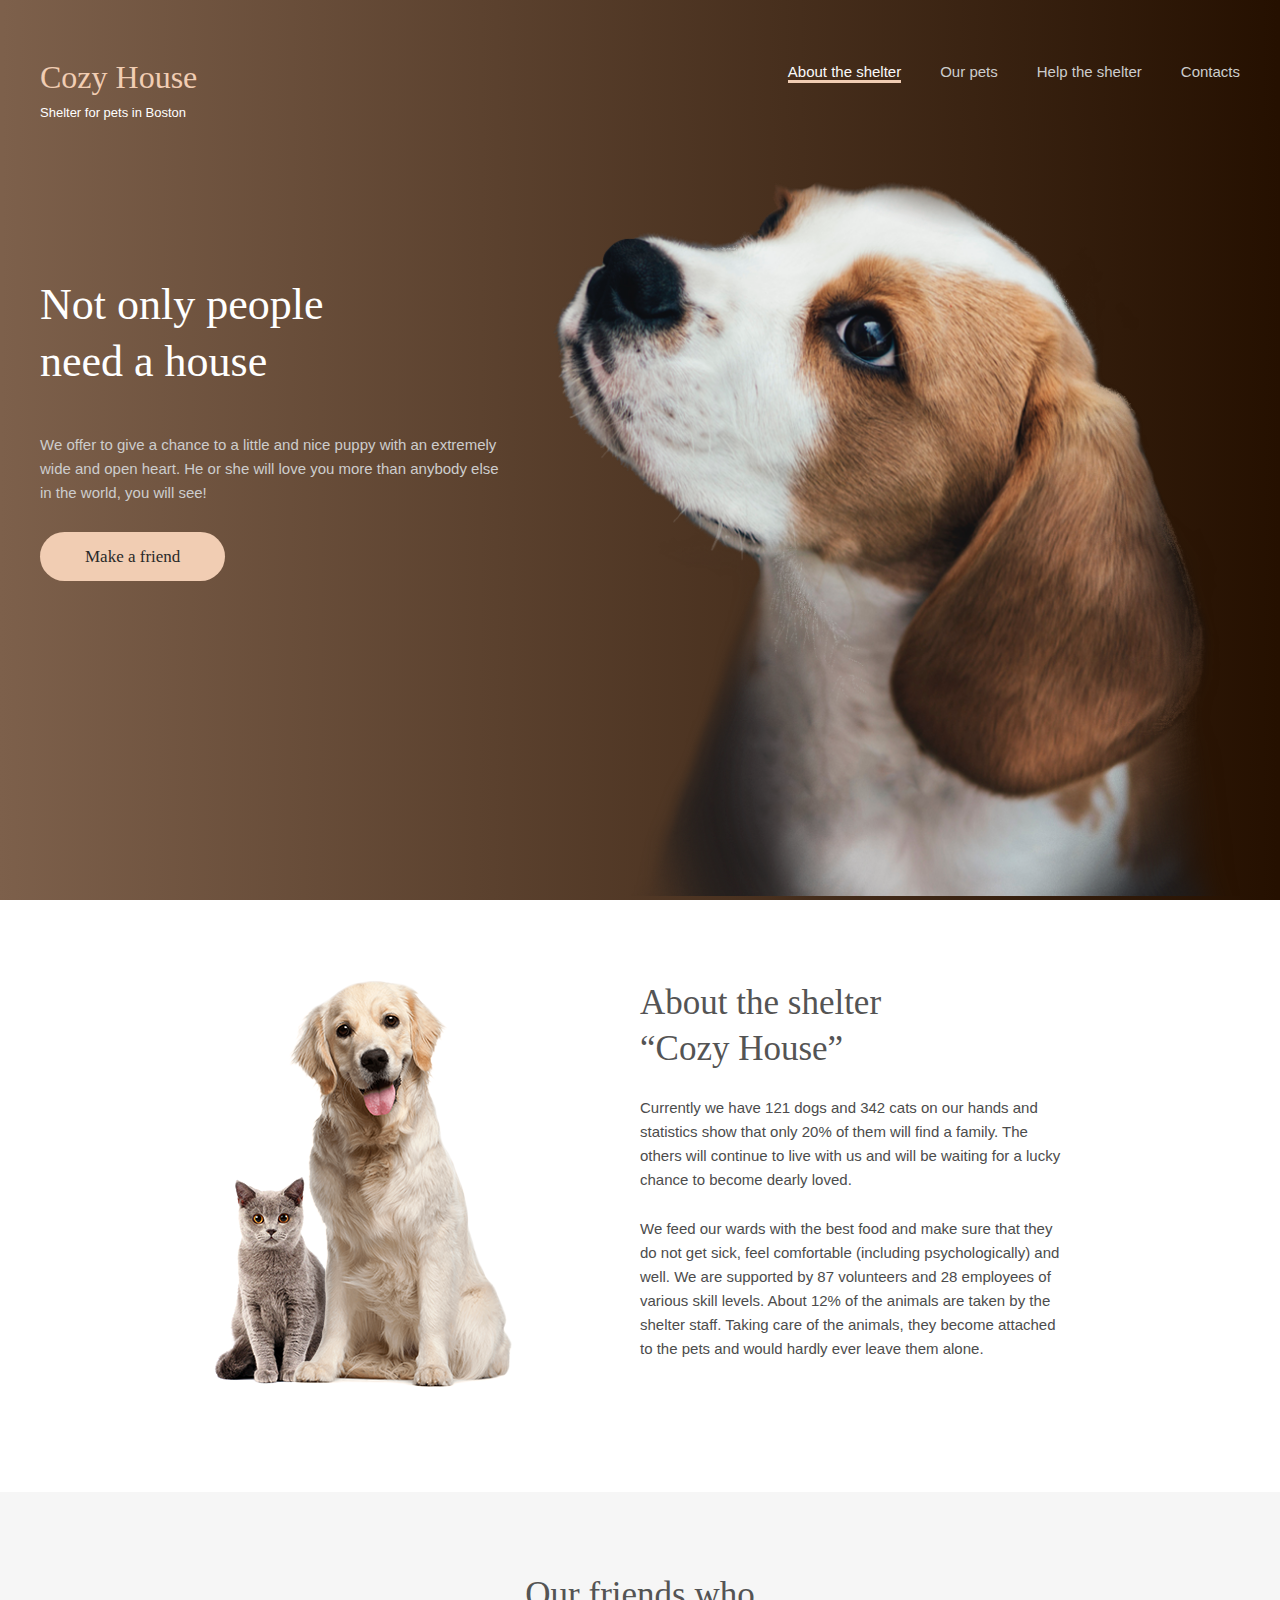
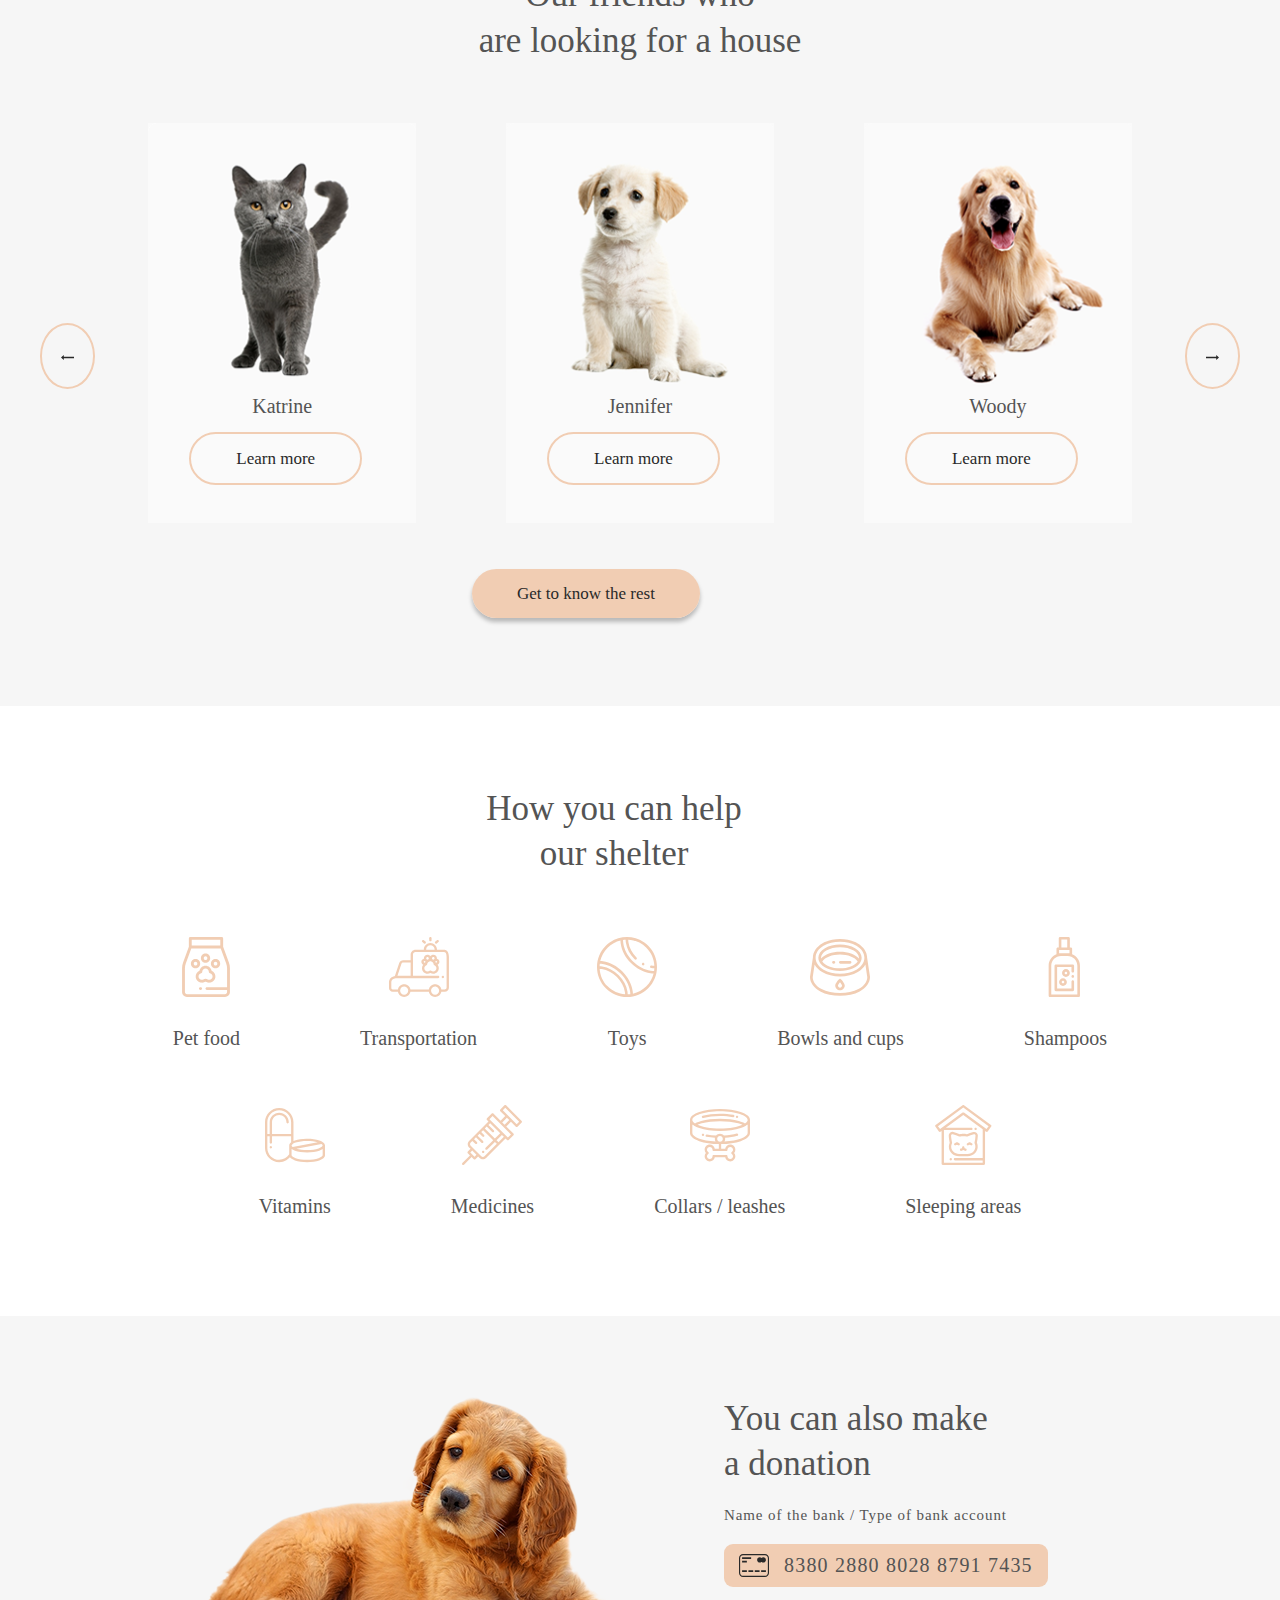
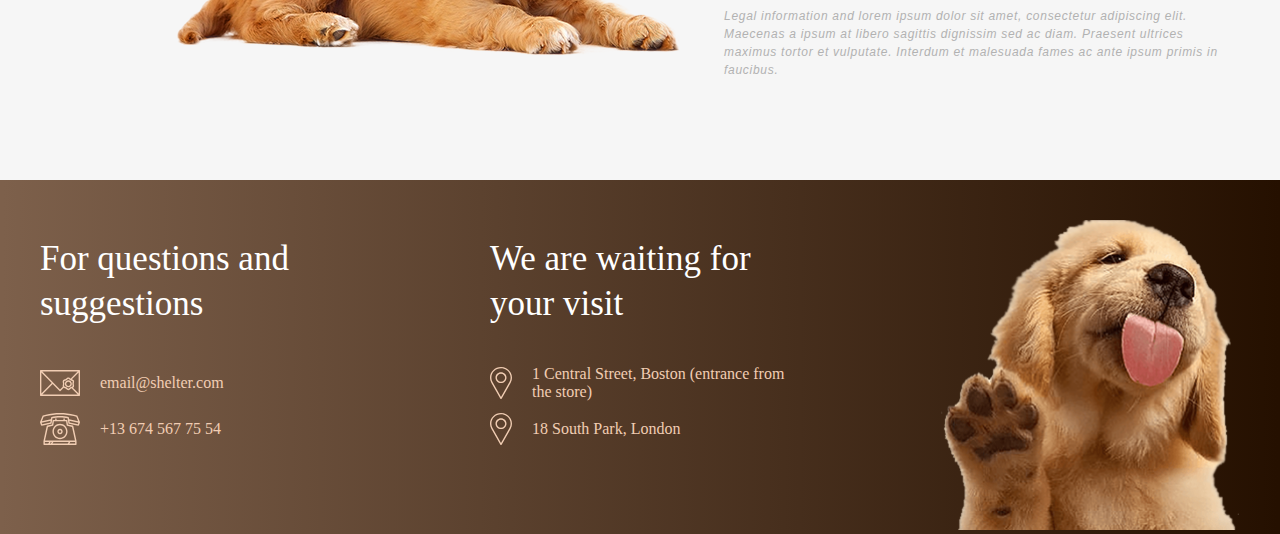
==== commit 703dcd40: "fixed section" ====
--- a/index.html
+++ b/index.html
@@ -61,7 +61,7 @@
             </div>
             <div class="slides-wrapper__middle">
                 <div class="middle-pets">
-                    <div class="cat">
+                    <div>
                         <img src="./img/cat.png" alt="cat">
                         <p>Katrine</p>
                         <a href="#">Learn more</a>
@@ -71,7 +71,7 @@
                         <p>Jennifer</p>
                         <a href="#">Learn more</a>
                     </div>
-                    <div class="dog">
+                    <div>
                         <img src="./img/dog.png" alt="dog">
                         <p>Woody</p>
                         <a href="#">Learn more</a>
@@ -138,7 +138,7 @@
             </div>
             <div class="donation-wrapper__card">
                 <h2>You can also make a donation</h2>
-                <p>Name of the bank / Type of bank account</p>
+                <h4>Name of the bank / Type of bank account</h4>
                 <div class="number">
                     <p>8380 2880 8028 8791 7435</p>
                 </div>
--- a/css/style.css
+++ b/css/style.css
@@ -194,24 +194,21 @@
         border: 2px solid #F1CDB3;
         border-radius: 50%;
         padding: 23px 19px;
-        filter: drop-shadow(0px 4px 4px rgba(0, 0, 0, 0.25));
         margin-top: 200px;
+        margin-right: 53px;
     }
     
     .middle-pets {
         display: flex;
         justify-content: space-between;
-        flex-grow: 1;
-    }
-    
-    .middle-pets .cat:hover,
-    .puppy:hover,
-    .dog:hover {
+        
+    }
+    
+    .middle-pets>div:hover{
         background-color: #FFFFFF;
     }
     
     .middle-pets p {
-        font-family: 'Georgia';
         font-weight: 400;
         font-size: 20px;
         line-height: 23px;
@@ -222,7 +219,6 @@
     
     .middle-pets a {
         text-decoration: none;
-        font-family: 'Georgia';
         font-weight: 400;
         font-size: 17px;
         line-height: 130%;
@@ -237,23 +233,14 @@
     .middle-pets a:hover {
         background: #FDDCC4;
     }
-    
-    .puppy {
-        max-width: 270px;
-        margin-left: 90px;
-        margin-right: 90px;
-        background: #FAFAFA;
-    }
-    
-    .cat {
+    .middle-pets>div{
         max-width: 270px;
         height: 400px;
         background: #FAFAFA;
     }
-    
-    .dog {
-        max-width: 270px;
-        background: #FAFAFA;
+     .puppy {
+        margin-left: 90px;
+        margin-right: 90px;
     }
     
     .slides-wrapper__right button {
@@ -261,21 +248,13 @@
         border-radius: 50%;
         padding: 23px 19px;
         margin-top: 200px;
+        margin-left: 53px;
     }
     
     .slides-wrapper__left button:hover,
     .slides-wrapper__right button:hover {
         background: #FDDCC4;
     }
-    /* .buttom {
-        background: #F1CDB3;
-        border-radius: 100px;
-        width: 261px;
-        padding: 15px 45px;
-        box-shadow: 0px 4px 4px rgba(0, 0, 0, 0.25);
-        margin-top: 60px;
-    } */
-    
     .buttom a {
         text-decoration: none;
         font-weight: 400;
@@ -290,7 +269,7 @@
         margin-left: 36%;
     }
     
-    .buttom:hover {
+    .buttom a:hover {
         background: #FDDCC4;
     }
     
@@ -302,6 +281,7 @@
     .help h2 {
         max-width: 308px;
         margin-bottom: 5px;
+        margin-left: 35%;
         text-align: center;
         font-family: 'Georgia';
         font-weight: 400;
@@ -317,6 +297,9 @@
     }
     
     .help-wrapper__link {
+        display: flex;
+        flex-direction: column;
+        align-items: center;
         margin-left: 60px;
         margin-right: 60px;
         margin-top: 55px;
@@ -364,7 +347,7 @@
     }
     
     .donation-wrapper__card p {
-        padding-bottom: 20px;
+       
         font-weight: 400;
         font-size: 15px;
         line-height: 110%;
@@ -382,33 +365,35 @@
     }
     
     .number {
+        display: inline-block;
         background: url(../img/card.svg) no-repeat left center;
-        background-repeat: no-repeat;
+        background-position: 15px;
         background-color: #F1CDB3;
         border-radius: 9px;
-        max-width: 349px;
-        margin: 0;
+        padding: 10px 15px;
+        margin-bottom: 20px;
+       
     }
     
     .number p {
+        font-family: 'Georgia';
+        text-decoration: none;
         padding-left: 45px;
-        padding-top: 10px;
-        padding-bottom: 10px;
         font-weight: 400;
         font-size: 20px;
         line-height: 115%;
         color: #545454;
-        opacity: 0.1;
-    }
-    
-    .donation-wrapper__card p {
-        padding-top: 20px;
-        font-family: 'Arial';
-        font-style: italic;
-        font-weight: 400;
-        font-size: 12px;
-        line-height: 18px;
-        /* color: #B2B2B2; */
+        letter-spacing: 0.06em;
+    }
+    
+    .donation-wrapper__card h4 {
+        font-family: 'Georgia';
+        font-style: normal;
+        font-weight: 400;
+        font-size: 15px;
+        letter-spacing: 0.06em;
+        color: #545454;
+        margin-bottom: 20px;
     }
     
     footer {
@@ -418,7 +403,7 @@
     
     .footer-wrapper {
         display: flex;
-        justify-content: center;
+        justify-content: space-between;
     }
     
     footer .footer-wrapper>div {
@@ -464,11 +449,12 @@
             max-width: 95%;
         }
     }
-    /* @media (max-width: 1140px){
+    @media (max-width: 1100px){
         .middle-pets .dog{
             display: none;
         }
         .middle-pets{
+            display: flex;
             justify-content: space-around;
         }
-    } */+    }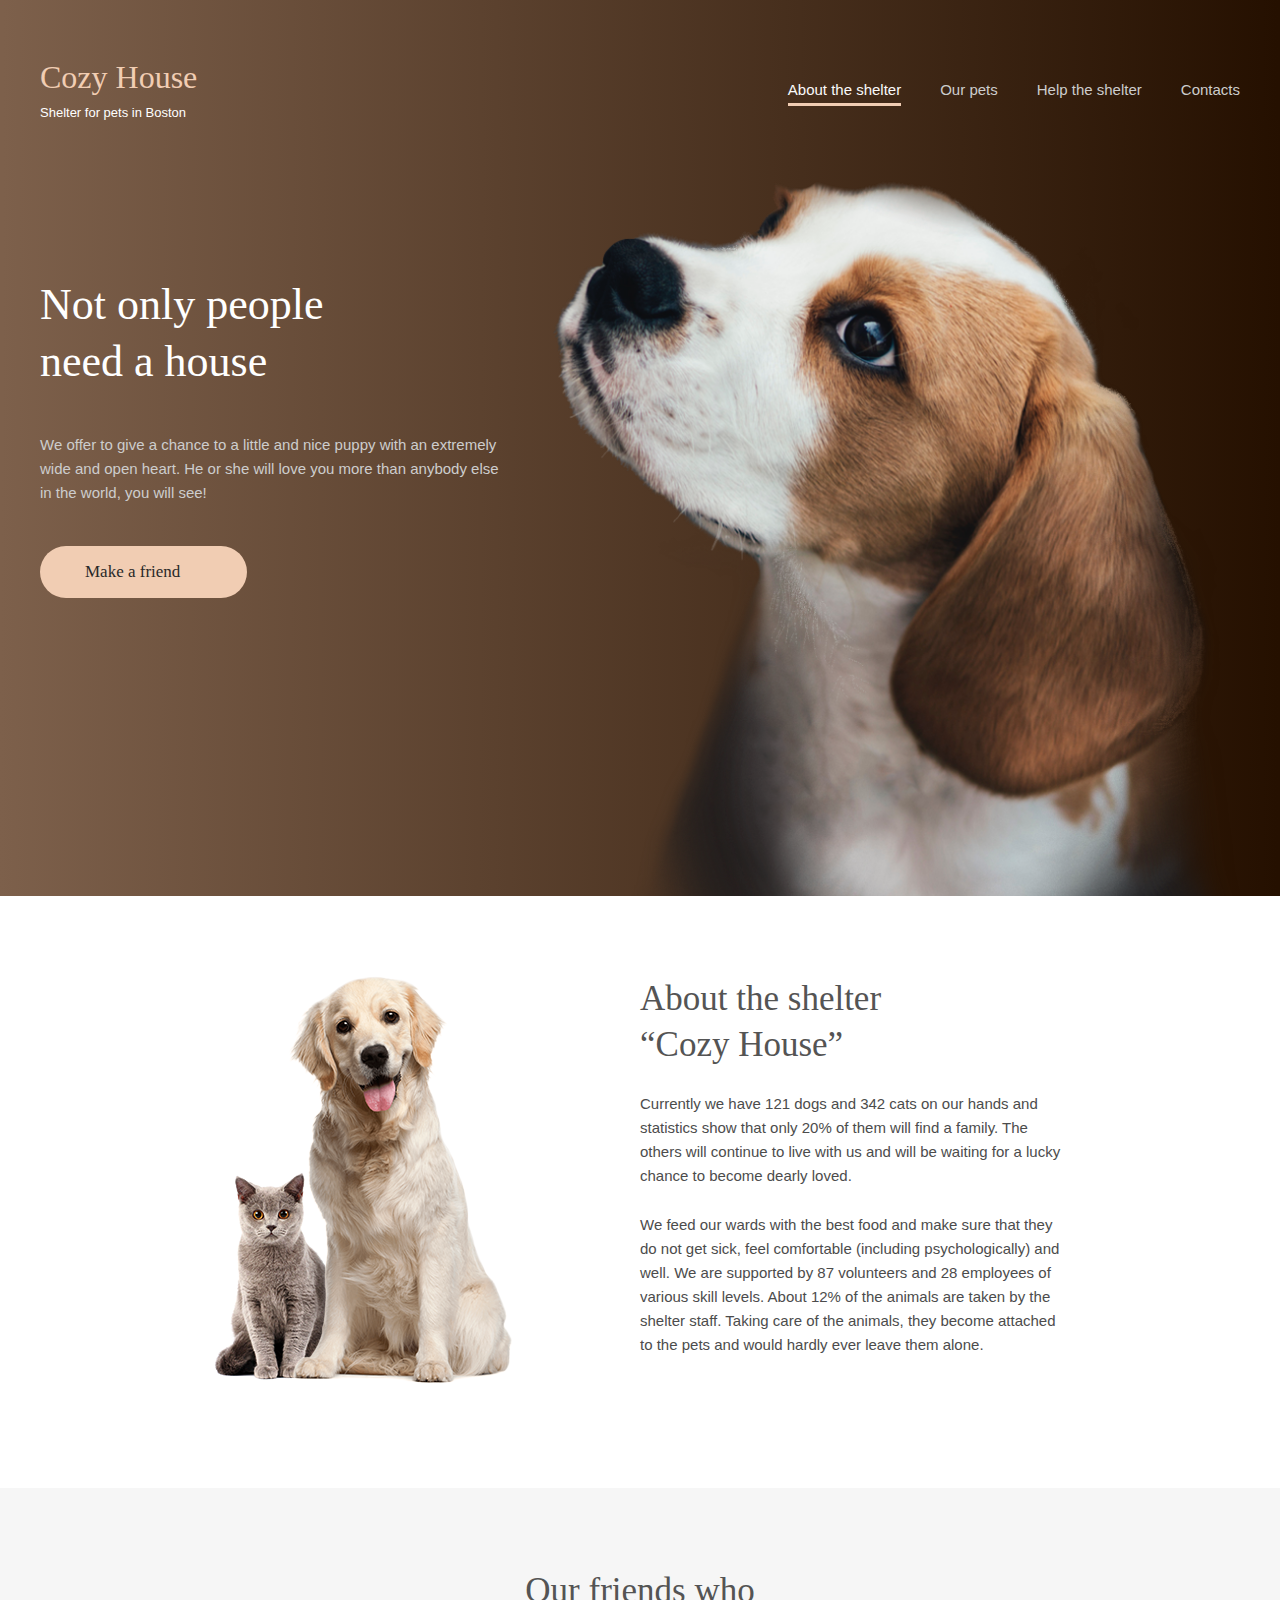
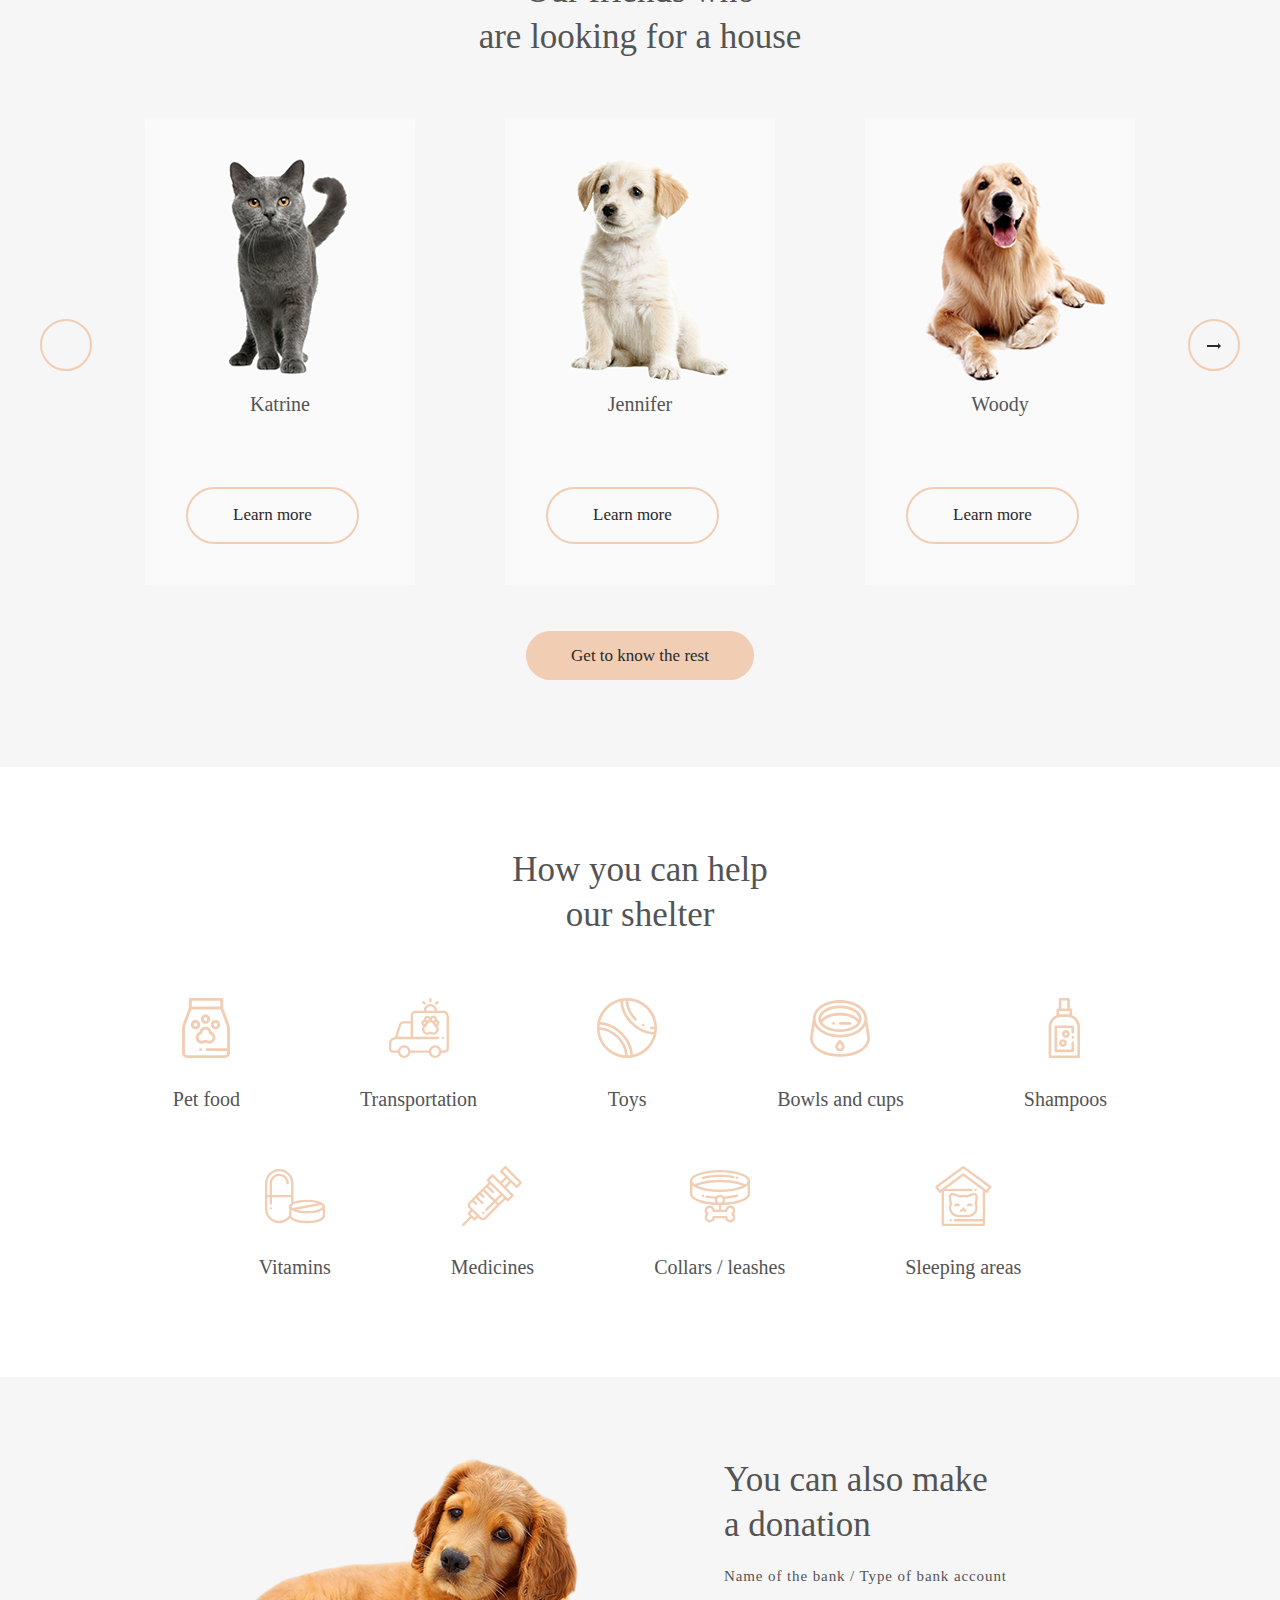
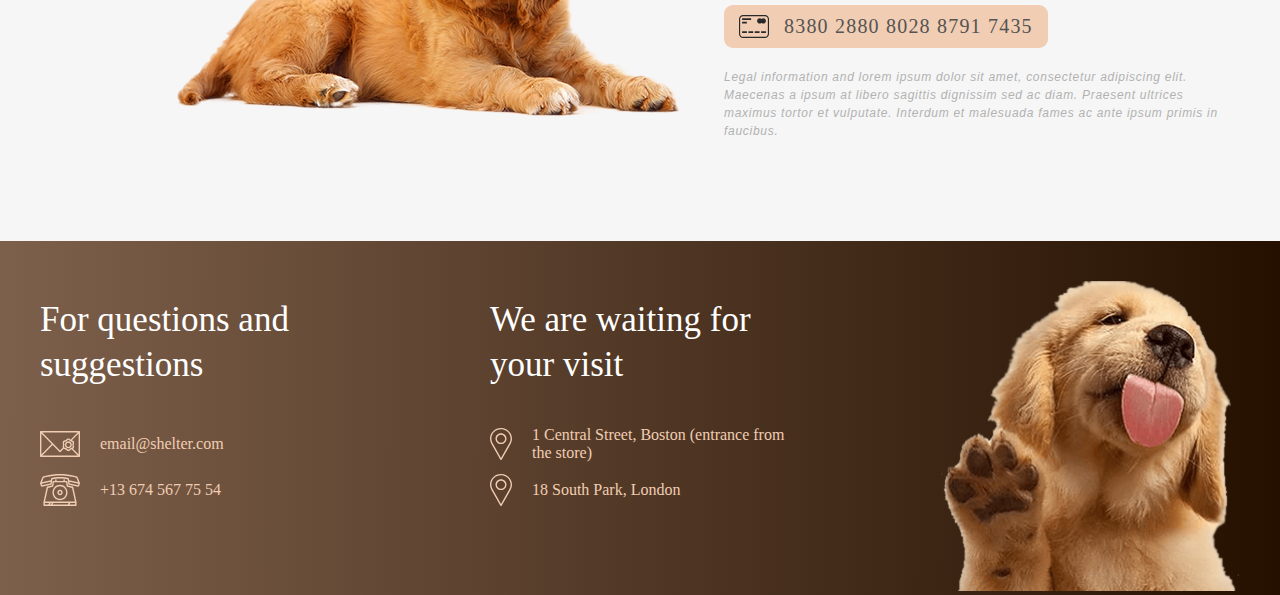
==== commit e37360c1: "fixed" ====
--- a/index.html
+++ b/index.html
@@ -10,7 +10,6 @@
 </head>
 
 <body>
-    <main>
         <header>
             <div class="container header-wrapper">
                 <div class="header-wrapper__logo">
@@ -27,6 +26,7 @@
                 </div>
             </div>
         </header>
+        <main>
         <div class="container main-wrapper">
             <div class="main-wrapper__text">
                 <h1>Not only people need a house</h1>
@@ -57,7 +57,7 @@
         <div class="container slides-wrapper">
 
             <div class="slides-wrapper__left">
-                <button><a href="#"><img src="./img/Arrow.svg" alt=""></a></button>
+                <button><img src="./img/arrow.svg" alt=""></button>
             </div>
             <div class="slides-wrapper__middle">
                 <div class="middle-pets">
@@ -79,12 +79,10 @@
                 </div>
             </div>
             <div class="slides-wrapper__right">
-                <button><a href="#">
-                        <img src="./img/ arrowr.svg" alt="">
-                    </a></button>
+                <button><img src="./img/ arrowr.svg" alt=""></button>
             </div>
         </div>
-        <div class=" container buttom">
+        <div class="container button">
             <a href="#">Get to know the rest</a>
         </div>
     </aside>
--- a/css/style.css
+++ b/css/style.css
@@ -32,6 +32,7 @@
     
     .header-wrapper {
         display: flex;
+        align-items: center;
         flex-wrap: nowrap;
         justify-content: space-between;
         padding-top: 60px;
@@ -72,6 +73,7 @@
     .header-wrapper__about a {
         color: #FAFAFA;
         border-bottom: 3px solid #F1CDB3;
+        padding-bottom: 5px;
     }
     /* -------main--------- */
     
@@ -110,6 +112,7 @@
     }
     
     .main-wrapper__text a {
+        display: inline-block;
         padding: 15px 45px;
         background: #F1CDB3;
         width: 207px;
@@ -125,7 +128,8 @@
         background: #FDDCC4;
     }
     
-    .main-wrapper__dog {
+    .main-wrapper__dog img{
+        display: block;
         margin-top: 60px;
     }
     
@@ -151,7 +155,7 @@
     }
     
     .section-wrapper__shelter h2 {
-        width: 320px;
+        max-width: 320px;
         font-weight: 400;
         font-size: 35px;
         line-height: 130%;
@@ -159,7 +163,7 @@
     }
     
     .section-wrapper__shelter p {
-        width: 430px;
+        max-width: 430px;
         margin-top: 25px;
         font-family: 'Arial';
         font-weight: 400;
@@ -191,12 +195,16 @@
     }
     
     .slides-wrapper__left button {
+        width: 52px;
+        height: 52px;
         border: 2px solid #F1CDB3;
         border-radius: 50%;
-        padding: 23px 19px;
         margin-top: 200px;
         margin-right: 53px;
     }
+    .slides-wrapper__middle{
+        flex-grow: 1;
+    }
     
     .middle-pets {
         display: flex;
@@ -218,11 +226,11 @@
     }
     
     .middle-pets a {
+        display: inline-block;
         text-decoration: none;
         font-weight: 400;
         font-size: 17px;
         line-height: 130%;
-        width: 97px;
         color: #292929;
         padding: 15px 45px;
         border: 2px solid #F1CDB3;
@@ -234,19 +242,19 @@
         background: #FDDCC4;
     }
     .middle-pets>div{
-        max-width: 270px;
-        height: 400px;
+        width: 270px;
         background: #FAFAFA;
     }
-     .puppy {
+     /* .puppy {
         margin-left: 90px;
-        margin-right: 90px;
-    }
+        margin-right: 90px; */
+    
     
     .slides-wrapper__right button {
+        width: 52px;
+        height: 52px;
         border: 2px solid #F1CDB3;
         border-radius: 50%;
-        padding: 23px 19px;
         margin-top: 200px;
         margin-left: 53px;
     }
@@ -255,7 +263,12 @@
     .slides-wrapper__right button:hover {
         background: #FDDCC4;
     }
-    .buttom a {
+    .button{
+        display:block;
+        text-align: center;
+    }
+    .button a{
+        
         text-decoration: none;
         font-weight: 400;
         font-size: 17px;
@@ -265,11 +278,10 @@
         border-radius: 100px;
         width: 261px;
         padding: 15px 45px;
-        box-shadow: 0px 4px 4px rgba(0, 0, 0, 0.25);
-        margin-left: 36%;
-    }
-    
-    .buttom a:hover {
+        
+    }
+    
+    .button a:hover {
         background: #FDDCC4;
     }
     
@@ -279,9 +291,10 @@
     }
     
     .help h2 {
+        
+        text-align: center;
         max-width: 308px;
-        margin-bottom: 5px;
-        margin-left: 35%;
+        margin:0 auto 5px;
         text-align: center;
         font-family: 'Georgia';
         font-weight: 400;
